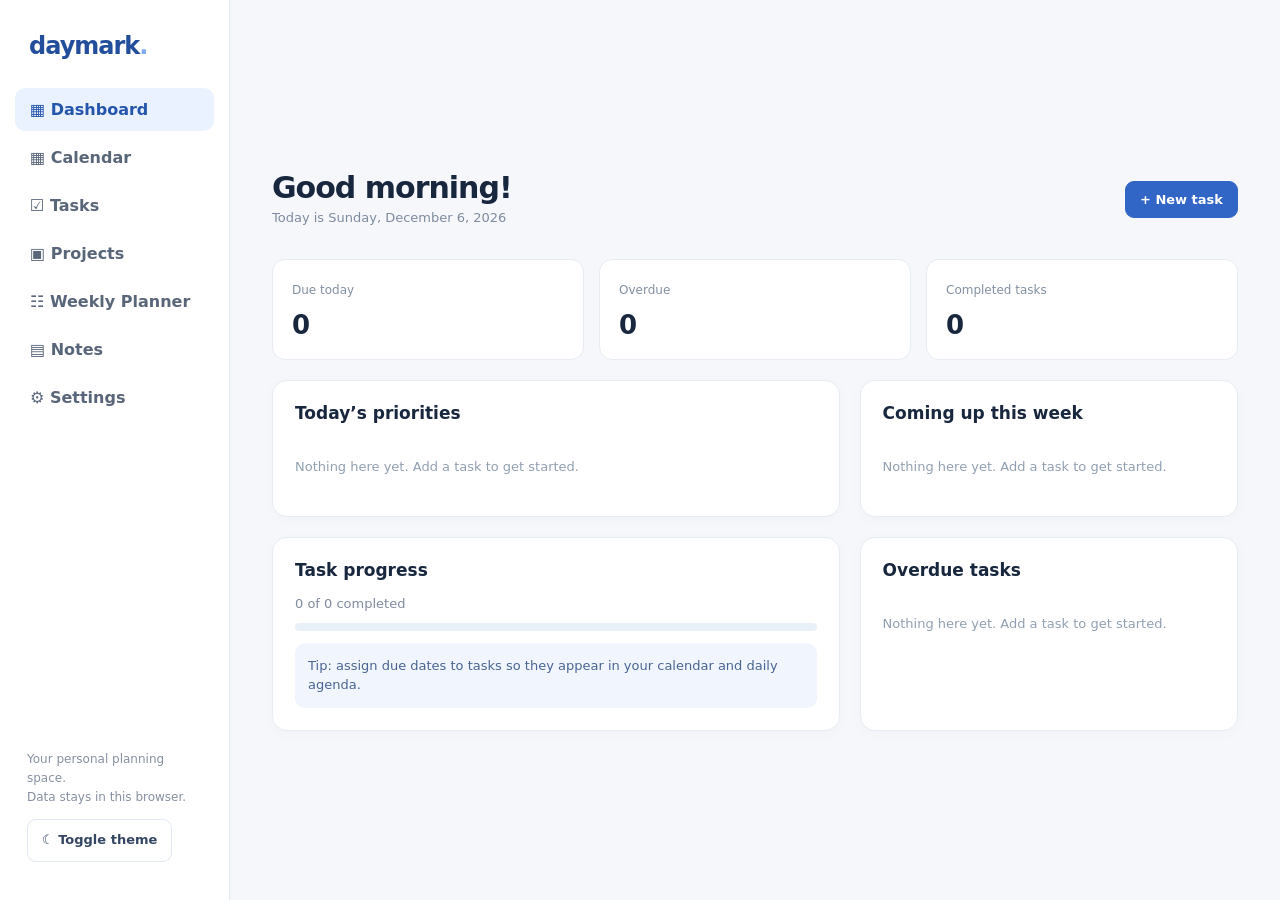
==== index.html @ 321f52f2 "Build Daymark planner website with calendar, tasks, projects and notes" ====
<!doctype html>
<html lang="en"><head><meta charset="utf-8"><meta name="viewport" content="width=device-width, initial-scale=1"><meta name="theme-color" content="#f5f7fb"><title>Daymark — Personal Planner</title>
<style>
:root{font-family:Inter,ui-sans-serif,system-ui,-apple-system,"Segoe UI",sans-serif;color:#18263e;background:#f5f7fb;font-synthesis:none}*{box-sizing:border-box}button,input,select,textarea{font:inherit}button{cursor:pointer}button:focus-visible,input:focus-visible,select:focus-visible,textarea:focus-visible{outline:3px solid #90b4ff;outline-offset:2px}body{margin:0} .app{display:grid;grid-template-columns:230px minmax(0,1fr);min-height:100vh}.sidebar{background:#fff;border-right:1px solid #e5eaf1;padding:26px 15px;display:flex;flex-direction:column;gap:22px;position:sticky;top:0;height:100vh}.brand{font-size:24px;font-weight:800;letter-spacing:-1px;padding:6px 14px;color:#234e9c}.brand span{color:#80a9f9}.nav{display:grid;gap:5px}.nav button{width:100%;text-align:left;background:transparent;border:0;padding:12px 15px;border-radius:10px;color:#596679;font-weight:550}.nav button:hover,.nav button.active{background:#eaf1ff;color:#2456ab}.sidefoot{margin-top:auto;padding:12px;font-size:12px;color:#8690a0;line-height:1.6}.main{max-width:1400px;width:100%;margin:auto;padding:35px 42px}.top{display:flex;justify-content:space-between;align-items:center;gap:16px;margin-bottom:29px;flex-wrap:wrap}h1{margin:0;font-size:30px;letter-spacing:-1px}h2{font-size:17px;margin:0 0 16px}h3{font-size:14px;margin:0}.muted{color:#7f8b9f;font-size:13px;margin:5px 0}.btn{border:1px solid #e0e7f1;background:white;color:#344663;border-radius:9px;padding:10px 14px;font-size:13px;font-weight:650}.btn:hover{background:#f2f6fe}.btn.primary{background:#3166c6;color:white;border-color:#3166c6}.btn.primary:hover{background:#2657af}.btn.danger{color:#b9424a}.grid{display:grid;grid-template-columns:minmax(0,1.5fr) minmax(290px,1fr);gap:20px}.card{background:white;border:1px solid #e7ebf2;border-radius:15px;padding:22px;box-shadow:0 3px 15px #20396106}.stats{display:grid;grid-template-columns:repeat(3,1fr);gap:15px;margin-bottom:20px}.stat{background:white;border:1px solid #e7ebf2;border-radius:13px;padding:19px}.stat b{font-size:26px;display:block;margin-top:12px}.stat small{font-size:12px;color:#8290a1}.task{display:flex;align-items:flex-start;gap:12px;padding:13px 0;border-bottom:1px solid #f0f2f6}.task:last-child{border-bottom:0}.task input[type=checkbox]{accent-color:#3166c6;width:17px;height:17px;margin-top:2px}.taskbody{flex:1;min-width:0}.taskname{font-size:14px;font-weight:600;overflow-wrap:anywhere}.done .taskname{text-decoration:line-through;color:#98a2b2}.meta{font-size:12px;color:#8994a4;margin-top:5px}.tag{display:inline-block;border-radius:6px;padding:3px 6px;background:#eff4fb;color:#5c7196;font-size:11px;margin-right:4px}.tag.high{background:#fff0ef;color:#bb5754}.tag.medium{background:#fff6e7;color:#ac7827}.tag.low{background:#e9f8ef;color:#438761}.plain{border:0;background:transparent;color:#7b8a9c;padding:3px 7px}.plain:hover{color:#2456ab}.toolbar{display:flex;align-items:center;gap:9px;flex-wrap:wrap;margin-bottom:17px}.toolbar input,.toolbar select,.form input,.form select,.form textarea{border:1px solid #dfe5ee;border-radius:9px;background:#fff;color:#24324a;padding:10px;width:100%}.toolbar input{width:210px}.toolbar select{width:auto}.form{display:grid;gap:13px}.form label{font-size:12px;font-weight:650;color:#65758b;display:grid;gap:5px}.form textarea{min-height:95px;resize:vertical}.formrow{display:grid;grid-template-columns:1fr 1fr;gap:12px}.calendarbar{display:flex;align-items:center;justify-content:space-between;gap:12px;margin-bottom:16px;flex-wrap:wrap}.calgrid{display:grid;grid-template-columns:repeat(7,minmax(0,1fr));border-top:1px solid #edf0f6;border-left:1px solid #edf0f6}.weekday{text-align:center;padding:12px 2px;color:#8794a5;font-weight:650;font-size:12px}.day{min-height:105px;background:white;border:0;border-right:1px solid #edf0f6;border-bottom:1px solid #edf0f6;text-align:left;padding:9px;min-width:0;color:#35445c}.day:hover{background:#f5f8ff}.day.other{background:#fafbfc;color:#b0b8c5}.day.today .num{background:#3166c6;color:white}.num{display:inline-grid;place-items:center;width:25px;height:25px;border-radius:50%;font-size:12px;font-weight:700}.dayitems{display:grid;gap:3px;margin-top:5px}.eventpill{font-size:10px;border-radius:4px;padding:4px;background:#eaf0fe;color:#2456ab;overflow:hidden;text-overflow:ellipsis;white-space:nowrap}.eventpill.event{background:#eaf8f1;color:#267d59}.columns{display:grid;grid-template-columns:repeat(7,minmax(120px,1fr));gap:10px;overflow-x:auto}.weekcol{background:#f7f9fc;border:1px solid #e9edf4;border-radius:10px;padding:12px;min-height:205px}.weekcol h3{margin-bottom:12px}.weekitem{background:white;border:1px solid #e6eafa;padding:9px;border-radius:8px;font-size:12px;margin-bottom:8px}.projectgrid,.notegrid{display:grid;grid-template-columns:repeat(auto-fill,minmax(250px,1fr));gap:15px}.project,.note{border:1px solid #e8ecf2;border-radius:12px;background:white;padding:20px}.progress{height:8px;background:#eaf0f7;border-radius:10px;overflow:hidden;margin:12px 0}.progress i{display:block;height:100%;background:#4a7dd3;border-radius:10px}.empty{color:#91a0b1;font-size:13px;padding:20px 0}.modalback{position:fixed;inset:0;background:#101b32a8;z-index:10;display:grid;place-items:center;padding:15px}.modal{width:min(520px,100%);max-height:90vh;overflow:auto;background:white;border-radius:15px;padding:25px;box-shadow:0 25px 80px #0003}.modalhead{display:flex;justify-content:space-between;align-items:center;margin-bottom:18px}.actions{display:flex;justify-content:flex-end;gap:8px;margin-top:15px}.small{font-size:12px}.notice{padding:13px;border-radius:10px;background:#f0f5fe;color:#4b6591;font-size:13px;line-height:1.5}.mobilebar{display:none}.hidden{display:none!important}body.dark{background:#101827;color:#edf2ff}body.dark .sidebar,body.dark .card,body.dark .stat,body.dark .project,body.dark .note,body.dark .modal,body.dark .day,body.dark .weekitem{background:#1a2638;color:#edf2ff;border-color:#344158}body.dark .nav button,body.dark .muted{color:#adbbcd}body.dark .nav button.active{background:#293e64;color:#dbe8ff}body.dark .btn,body.dark input,body.dark textarea,body.dark select{background:#23334a;color:#e3ebfa;border-color:#3a4b64}body.dark .day.other,body.dark .weekcol{background:#172234;color:#a1afc4}body.dark .task{border-color:#344158}body.dark .brand{color:#9bbdff}@media(max-width:850px){.app{display:block}.sidebar{position:static;height:auto;padding:12px;gap:8px}.nav{display:flex;overflow-x:auto}.nav button{white-space:nowrap;width:auto;padding:10px}.sidefoot{display:none}.brand{padding:4px}.main{padding:20px 15px}.grid{grid-template-columns:1fr}.stats{grid-template-columns:repeat(3,1fr)}.day{min-height:72px;padding:4px}.dayitems .eventpill:nth-child(n+2){display:none}.calendar.card{padding:10px}.weekday{font-size:10px}.eventpill{font-size:9px}.formrow{grid-template-columns:1fr}}@media(max-width:450px){.stats{gap:6px}.stat{padding:10px}.stat b{font-size:21px}.stat small{font-size:10px}.top h1{font-size:25px}.day{min-height:59px}.dayitems{margin-top:1px}.eventpill{padding:2px}}
</style></head><body><div class="app"><aside class="sidebar"><div class="brand">daymark<span>.</span></div><nav class="nav" id="nav"></nav><div class="sidefoot">Your personal planning space.<br>Data stays in this browser.<br><button class="btn" id="themeToggle" style="margin-top:12px">☾ Toggle theme</button></div></aside><main class="main" id="main"></main></div><div id="modalRoot"></div>
<script>
(()=>{'use strict';
const KEY='daymark-v1';const initial={tasks:[],events:[],projects:[],notes:[],dark:false};let state;try{state={...initial,...JSON.parse(localStorage.getItem(KEY)||'{}')}}catch{state={...initial}};for(const k of ['tasks','events','projects','notes'])if(!Array.isArray(state[k]))state[k]=[];let view='Dashboard',calDate=new Date(),calMode='Month',search='',filter='All';const sections=['Dashboard','Calendar','Tasks','Projects','Weekly Planner','Notes','Settings'];const $=s=>document.querySelector(s);const esc=s=>String(s??'').replace(/[&<>"']/g,c=>({'&':'&amp;','<':'&lt;','>':'&gt;','"':'&quot;',"'":'&#39;'}[c]));const day=d=>{let x=new Date(d);return x.getFullYear()+'-'+String(x.getMonth()+1).padStart(2,'0')+'-'+String(x.getDate()).padStart(2,'0')};const today=()=>day(new Date());const dateObj=s=>new Date(s+'T12:00:00');const fmt=s=>s?dateObj(s).toLocaleDateString(undefined,{month:'short',day:'numeric'}):'No date';const id=()=>crypto.randomUUID?crypto.randomUUID():Date.now()+'-'+Math.random().toString(36).slice(2);function save(){try{localStorage.setItem(KEY,JSON.stringify(state))}catch(e){alert('Could not save. Your browser may be out of storage. Export your data from Settings.')}}const byDate=(a,b)=>(a.due||'9999').localeCompare(b.due||'9999');const getProjects=()=>state.projects;function btn(t,action,cls=''){return '<button class="btn '+cls+'" data-action="'+esc(action)+'">'+esc(t)+'</button>'}function taskHTML(t){const p=state.projects.find(p=>p.id===t.project);return '<div class="task '+(t.done?'done':'')+'"><input aria-label="Complete '+esc(t.title)+'" type="checkbox" data-check="'+esc(t.id)+'" '+(t.done?'checked':'')+'><div class="taskbody"><div class="taskname">'+esc(t.title)+'</div><div class="meta">'+(t.due?fmt(t.due)+(t.time?' · '+esc(t.time):''):'Anytime')+' · <span class="tag '+esc(t.priority.toLowerCase())+'">'+esc(t.priority)+'</span>'+(p?' · '+esc(p.name):'')+'</div></div><button class="plain" aria-label="Edit task" data-edit-task="'+esc(t.id)+'">✎</button><button class="plain" aria-label="Delete task" data-delete-task="'+esc(t.id)+'">×</button></div>'}function tasksHTML(arr){return arr.length?arr.map(taskHTML).join(''):'<div class="empty">Nothing here yet. Add a task to get started.</div>'}function page(title,subtitle,action){return '<header class="top"><div><h1>'+esc(title)+'</h1><p class="muted">'+esc(subtitle)+'</p></div>'+(action||'')+'</header>'}function dashboard(){const active=state.tasks.filter(t=>!t.done),tod=active.filter(t=>t.due===today()).sort(byDate),over=active.filter(t=>t.due&&t.due<today()),weekend=new Date();weekend.setDate(weekend.getDate()+7);const upcoming=active.filter(t=>t.due&&t.due>=today()&&t.due<=day(weekend)).sort(byDate);const all=state.tasks.length,done=state.tasks.filter(t=>t.done).length;return page('Good '+(new Date().getHours()<12?'morning':new Date().getHours()<17?'afternoon':'evening')+'!','Today is '+new Date().toLocaleDateString(undefined,{weekday:'long',month:'long',day:'numeric',year:'numeric'}),btn('+ New task','task','primary'))+'<section class="stats"><div class="stat"><small>Due today</small><b>'+tod.length+'</b></div><div class="stat"><small>Overdue</small><b>'+over.length+'</b></div><div class="stat"><small>Completed tasks</small><b>'+done+'</b></div></section><section class="grid"><div class="card"><h2>Today’s priorities</h2>'+tasksHTML(tod)+'</div><div class="card"><h2>Coming up this week</h2>'+tasksHTML(upcoming.slice(0,7))+'</div><div class="card"><h2>Task progress</h2><div class="muted">'+done+' of '+all+' completed</div><div class="progress"><i style="width:'+(all?Math.round(done/all*100):0)+'%"></i></div><div class="notice">Tip: assign due dates to tasks so they appear in your calendar and daily agenda.</div></div><div class="card"><h2>Overdue tasks</h2>'+tasksHTML(over.slice(0,5))+'</div></section>'}function tasks(){let arr=[...state.tasks].sort((a,b)=>Number(a.done)-Number(b.done)||byDate(a,b));if(search)arr=arr.filter(t=>[t.title,t.description,t.category].join(' ').toLowerCase().includes(search.toLowerCase()));if(filter==='Active')arr=arr.filter(t=>!t.done);else if(filter==='Completed')arr=arr.filter(t=>t.done);else if(filter==='Overdue')arr=arr.filter(t=>!t.done&&t.due&&t.due<today());return page('Tasks','Capture, prioritize, and complete your to-dos.',btn('+ New task','task','primary'))+'<section class="card"><div class="toolbar"><input id="search" placeholder="Search tasks..." aria-label="Search tasks" value="'+esc(search)+'"><select id="filter"><option '+(filter==='All'?'selected':'')+'>All</option><option '+(filter==='Active'?'selected':'')+'>Active</option><option '+(filter==='Completed'?'selected':'')+'>Completed</option><option '+(filter==='Overdue'?'selected':'')+'>Overdue</option></select></div><div id="taskResults">'+tasksHTML(arr)+'</div></section>'}function calendar(){const y=calDate.getFullYear(),m=calDate.getMonth(),first=new Date(y,m,1),start=new Date(first);start.setDate(1-first.getDay());const period=calDate.toLocaleDateString(undefined,{month:'long',year:'numeric'});let out='';if(calMode==='Month'){out='<div class="calgrid">';for(let i=0;i<7;i++)out+='<div class="weekday">'+['Sun','Mon','Tue','Wed','Thu','Fri','Sat'][i]+'</div>';for(let i=0;i<42;i++){let d=new Date(start);d.setDate(start.getDate()+i);let ds=day(d);let tasks=state.tasks.filter(t=>t.due===ds),ev=state.events.filter(e=>e.date===ds);out+='<button class="day '+(d.getMonth()!==m?'other ':'')+(ds===today()?'today':'')+'" data-day="'+ds+'"><span class="num">'+d.getDate()+'</span><span class="dayitems">'+[...ev.map(e=>'<span class="eventpill event">'+esc(e.title)+'</span>'),...tasks.map(t=>'<span class="eventpill">'+esc(t.title)+'</span>')].slice(0,3).join('')+'</span></button>'}out+='</div>'}else{const count=calMode==='Day'?1:7;let startday=new Date(calDate);if(count===7)startday.setDate(startday.getDate()-startday.getDay());out='<div class="columns" style="grid-template-columns:repeat('+count+',minmax('+(count===1?'200':'120')+'px,1fr))">';for(let i=0;i<count;i++){let d=new Date(startday);d.setDate(d.getDate()+i);const ds=day(d);out+='<div class="weekcol"><h3>'+d.toLocaleDateString(undefined,{weekday:'short',month:'short',day:'numeric'})+'</h3>'+state.events.filter(e=>e.date===ds).map(e=>'<div class="weekitem">📅 '+esc(e.time||'')+' '+esc(e.title)+' <button class="plain" data-edit-event="'+esc(e.id)+'">✎</button></div>').join('')+state.tasks.filter(t=>t.due===ds).map(t=>'<div class="weekitem">'+(t.done?'✓ ':'□ ')+esc(t.title)+' <button class="plain" data-edit-task="'+esc(t.id)+'">✎</button></div>').join('')+'<button class="btn small" data-event-day="'+ds+'">+ Event</button></div>'}out+='</div>'}return page('Calendar','Your schedule, deadlines, and events.',btn('+ Add event','event','primary'))+'<div class="card calendar"><div class="calendarbar"><div><button class="btn" data-action="prev">‹</button> <button class="btn" data-action="next">›</button> <button class="btn" data-action="today">Today</button> <strong style="margin-left:12px">'+esc(period)+'</strong></div><div class="toolbar" style="margin:0"><select id="calMode">'+['Month','Week','Day'].map(v=>'<option '+(calMode===v?'selected':'')+'>'+v+'</option>').join('')+'</select></div></div>'+out+'</div><p class="muted">Select a date to add an event. Tasks with due dates appear automatically.</p>'}function projects(){return page('Projects','Keep your bigger goals organized.',btn('+ New project','project','primary'))+'<div class="projectgrid">'+(state.projects.length?state.projects.map(p=>{const arr=state.tasks.filter(t=>t.project===p.id),done=arr.filter(t=>t.done).length;return '<div class="project"><h2>'+esc(p.name)+'</h2><p class="muted">'+esc(p.description||'No description')+'</p><div class="muted">'+done+' of '+arr.length+' tasks finished</div><div class="progress"><i style="width:'+(arr.length?done/arr.length*100:0)+'%"></i></div>'+btn('Edit','editProject:'+p.id)+ ' '+btn('Delete','deleteProject:'+p.id,'danger')+'</div>'}).join(''):'<div class="empty">No projects yet. Create one to group related tasks.</div>')+'</div>'}function week(){let start=new Date();start.setDate(start.getDate()-start.getDay());let out='<div class="columns">';for(let i=0;i<7;i++){let d=new Date(start);d.setDate(start.getDate()+i);let ds=day(d);out+='<div class="weekcol"><h3>'+d.toLocaleDateString(undefined,{weekday:'short',month:'short',day:'numeric'})+'</h3>'+state.tasks.filter(t=>t.due===ds).map(t=>'<div class="weekitem">'+(t.done?'✓ ':'□ ')+esc(t.title)+'</div>').join('')+'<button class="btn small" data-task-day="'+ds+'">+ Task</button></div>'}return page('Weekly Planner','Plan out your week one day at a time.',btn('+ New task','task','primary'))+'<section class="card">'+out+'</div></section>'}function notes(){return page('Notes','Keep ideas, reminders, and reference material.',btn('+ New note','note','primary'))+'<div class="notegrid">'+(state.notes.length?state.notes.map(n=>'<div class="note"><h2>'+esc(n.title)+'</h2><p class="muted" style="white-space:pre-wrap;overflow-wrap:anywhere">'+esc(n.body.slice(0,180))+'</p>'+btn('Edit','editNote:'+n.id)+' '+btn('Delete','deleteNote:'+n.id,'danger')+'</div>').join(''):'<div class="empty">No notes yet.</div>')+'</div>'}function settings(){return page('Settings','Manage your planner and your data.')+'<section class="card" style="max-width:680px"><h2>Privacy and storage</h2><p class="muted">Your tasks, notes, projects, and events are stored only in this browser using localStorage. They do not sync across devices or browsers, and clearing browser data can delete them.</p><div class="toolbar" style="margin-top:20px">'+btn('Export backup','export')+btn('Import backup','import')+btn('Toggle dark mode','theme')+'</div><div class="notice">Export a backup regularly. Importing a backup replaces the data currently stored here.</div></section>'}function render(){document.body.classList.toggle('dark',!!state.dark);$('#nav').innerHTML=sections.map(s=>'<button data-view="'+esc(s)+'" class="'+(view===s?'active':'')+'">'+({Dashboard:'▦ ',Calendar:'▦ ',Tasks:'☑ ',Projects:'▣ ','Weekly Planner':'☷ ',Notes:'▤ ',Settings:'⚙ '}[s])+esc(s)+'</button>').join('');$('#main').innerHTML=({Dashboard:dashboard,Calendar:calendar,Tasks:tasks,Projects:projects,'Weekly Planner':week,Notes:notes,Settings:settings}[view])()}function close(){ $('#modalRoot').innerHTML='' }function modal(title,fields,onSave,onDelete){$('#modalRoot').innerHTML='<div class="modalback"><div class="modal" role="dialog" aria-modal="true" aria-label="'+esc(title)+'"><div class="modalhead"><h2 style="margin:0">'+esc(title)+'</h2><button class="plain" aria-label="Close dialog" id="close">✕</button></div><form class="form" id="editForm">'+fields+'<div class="actions"><button type="button" class="btn" id="cancel">Cancel</button><button type="submit" class="btn primary">Save</button></div></form></div></div>';$('#close').onclick=$('#cancel').onclick=close;$('.modalback').addEventListener('click',e=>{if(e.target.classList.contains('modalback'))close()});$('#editForm').addEventListener('submit',e=>{e.preventDefault();onSave(new FormData(e.target));save();close();render()});$('#editForm input')?.focus()}const field=(name,label,value='',type='text',required=false)=>'<label>'+esc(label)+'<input name="'+esc(name)+'" type="'+esc(type)+'" value="'+esc(value)+'" '+(required?'required':'')+'></label>';function editTask(t={},date=''){let projects='<option value="">None</option>'+getProjects().map(p=>'<option value="'+esc(p.id)+'" '+(t.project===p.id?'selected':'')+'>'+esc(p.name)+'</option>').join('');modal(t.id?'Edit task':'New task',field('title','Task title',t.title,'text',true)+'<label>Description<textarea name="description">'+esc(t.description)+'</textarea></label><div class="formrow">'+field('due','Due date',t.due||date,'date')+field('time','Time (optional)',t.time,'time')+'</div><div class="formrow"><label>Priority<select name="priority">'+['Low','Medium','High'].map(x=>'<option '+((t.priority||'Medium')===x?'selected':'')+'>'+x+'</option>').join('')+'</select></label><label>Category<select name="category">'+['Personal','Academics','Work','Fitness','Other'].map(x=>'<option '+((t.category||'Personal')===x?'selected':'')+'>'+x+'</option>').join('')+'</select></label></div><label>Project<select name="project">'+projects+'</select></label>',fd=>{let values=Object.fromEntries(fd);if(t.id)Object.assign(t,values);else state.tasks.push({id:id(),done:false,...values})})}function editEvent(e={},date=''){modal(e.id?'Edit event':'New event',field('title','Event title',e.title,'text',true)+'<div class="formrow">'+field('date','Date',e.date||date||today(),'date',true)+field('time','Start time',e.time,'time')+'</div><label>Description<textarea name="description">'+esc(e.description)+'</textarea></label>',fd=>{let values=Object.fromEntries(fd);if(e.id)Object.assign(e,values);else state.events.push({id:id(),...values})})}function editProject(p={}){modal(p.id?'Edit project':'New project',field('name','Project name',p.name,'text',true)+'<label>Description<textarea name="description">'+esc(p.description)+'</textarea></label>',fd=>{let v=Object.fromEntries(fd);if(p.id)Object.assign(p,v);else state.projects.push({id:id(),...v})})}function editNote(n={}){modal(n.id?'Edit note':'New note',field('title','Title',n.title,'text',true)+'<label>Note<textarea name="body" style="min-height:170px">'+esc(n.body)+'</textarea></label>',fd=>{let v=Object.fromEntries(fd);if(n.id)Object.assign(n,v);else state.notes.push({id:id(),...v})})}
document.addEventListener('click',e=>{let b=e.target.closest('button');if(!b)return;if(b.dataset.view){view=b.dataset.view;render();return}if(b.dataset.check)return;if(b.dataset.editTask){editTask(state.tasks.find(t=>t.id===b.dataset.editTask));return}if(b.dataset.deleteTask){if(confirm('Delete this task?')){state.tasks=state.tasks.filter(t=>t.id!==b.dataset.deleteTask);save();render()}return}if(b.dataset.editEvent){editEvent(state.events.find(t=>t.id===b.dataset.editEvent));return}if(b.dataset.day){editEvent({},b.dataset.day);return}if(b.dataset.eventDay){editEvent({},b.dataset.eventDay);return}if(b.dataset.taskDay){editTask({},b.dataset.taskDay);return}let a=b.dataset.action;if(!a)return;let [type,key]=a.split(':');if(type==='task')editTask();if(type==='event')editEvent();if(type==='project')editProject();if(type==='note')editNote();if(type==='editProject')editProject(state.projects.find(p=>p.id===key));if(type==='editNote')editNote(state.notes.find(n=>n.id===key));if(type==='deleteProject'&&confirm('Delete project? Its tasks will remain ungrouped.')){state.projects=state.projects.filter(p=>p.id!==key);state.tasks.forEach(t=>{if(t.project===key)t.project=''});save();render()}if(type==='deleteNote'&&confirm('Delete note?')){state.notes=state.notes.filter(n=>n.id!==key);save();render()}if(type==='prev'||type==='next'){const delta=type==='next'?1:-1;calDate=new Date(calDate);if(calMode==='Month')calDate.setMonth(calDate.getMonth()+delta);else calDate.setDate(calDate.getDate()+delta*(calMode==='Week'?7:1));render()}if(type==='today'){calDate=new Date();render()}if(type==='theme'){state.dark=!state.dark;save();render()}if(type==='export'){const blob=new Blob([JSON.stringify(state,null,2)],{type:'application/json'}),url=URL.createObjectURL(blob),link=document.createElement('a');link.href=url;link.download='daymark-backup-'+today()+'.json';link.click();setTimeout(()=>URL.revokeObjectURL(url),1000)}if(type==='import'){$('#importFile').click()}});
document.addEventListener('change',e=>{if(e.target.dataset.check){let t=state.tasks.find(t=>t.id===e.target.dataset.check);if(t){t.done=e.target.checked;save();render()}}if(e.target.id==='filter'){filter=e.target.value;render()}if(e.target.id==='calMode'){calMode=e.target.value;render()}if(e.target.id==='importFile'){let file=e.target.files[0];if(!file)return;file.text().then(raw=>{let data=JSON.parse(raw);if(!['tasks','events','projects','notes'].every(k=>Array.isArray(data[k])))throw Error('Invalid backup');if(confirm('Replace all planner data with this backup?')){state={...initial,...data};save();render()}}).catch(()=>alert('Could not import this file. Please select a valid Daymark backup.'))}});
document.addEventListener('input',e=>{if(e.target.id==='search'){search=e.target.value;const cursor=e.target.selectionStart;const arr=[...state.tasks].sort((a,b)=>Number(a.done)-Number(b.done)||byDate(a,b)).filter(t=>(!search||[t.title,t.description,t.category].join(' ').toLowerCase().includes(search.toLowerCase()))&&(filter==='All'||filter==='Active'&&!t.done||filter==='Completed'&&t.done||filter==='Overdue'&&!t.done&&t.due&&t.due<today()));$('#taskResults').innerHTML=tasksHTML(arr);e.target.setSelectionRange(cursor,cursor)}});
$('#themeToggle').onclick=()=>{state.dark=!state.dark;save();render()};const inp=document.createElement('input');inp.type='file';inp.accept='application/json';inp.id='importFile';inp.className='hidden';document.body.appendChild(inp);document.addEventListener('keydown',e=>{if(e.key==='Escape')close()});render();
})();
</script></body></html>
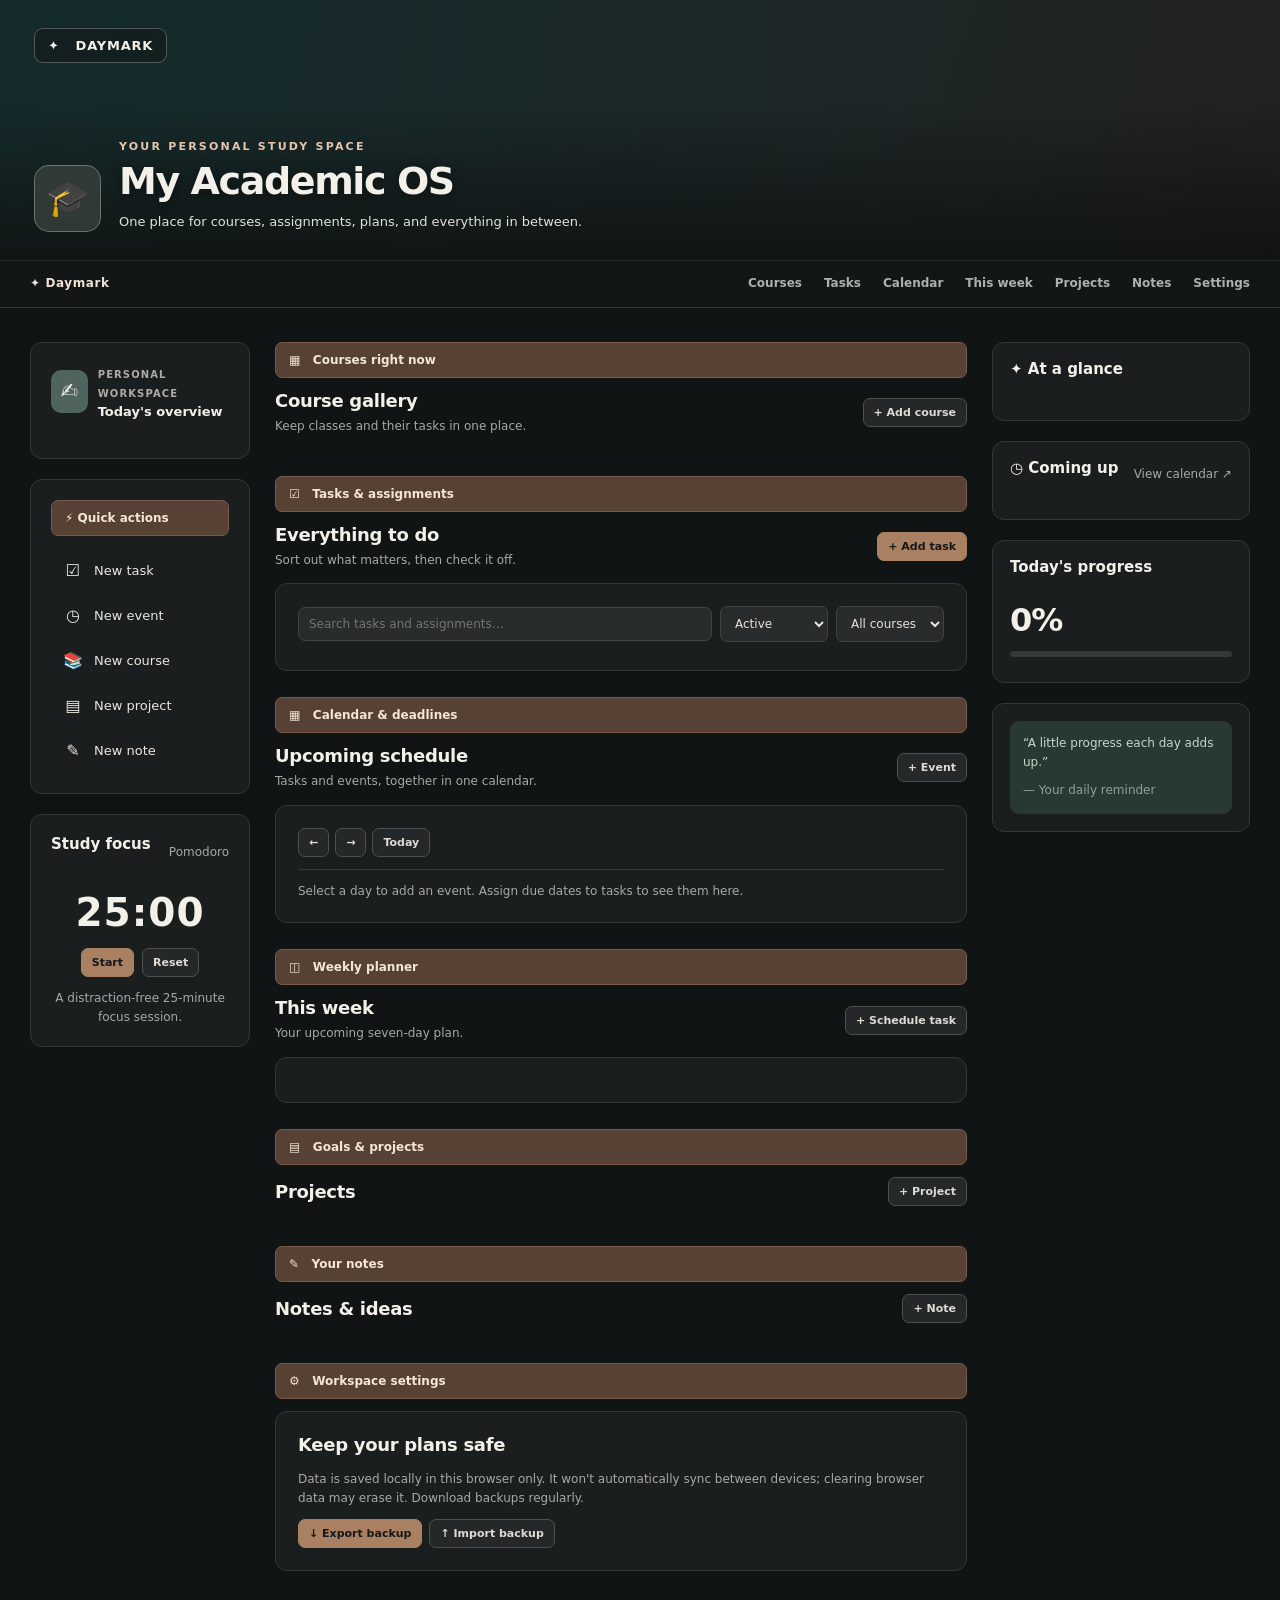
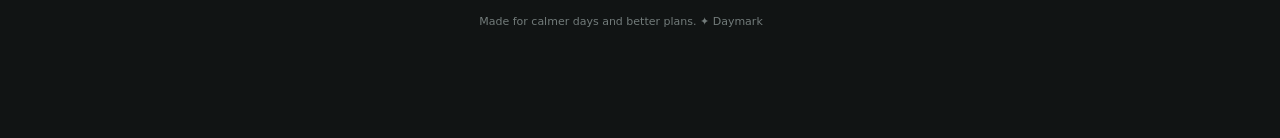
==== commit 38cbcafb: "Redesign planner as one continuous academic dashboard" ====
--- a/index.html
+++ b/index.html
@@ -1,14 +1,29 @@
 <!doctype html>
-<html lang="en"><head><meta charset="utf-8"><meta name="viewport" content="width=device-width, initial-scale=1"><meta name="theme-color" content="#f5f7fb"><title>Daymark — Personal Planner</title>
-<style>
-:root{font-family:Inter,ui-sans-serif,system-ui,-apple-system,"Segoe UI",sans-serif;color:#18263e;background:#f5f7fb;font-synthesis:none}*{box-sizing:border-box}button,input,select,textarea{font:inherit}button{cursor:pointer}button:focus-visible,input:focus-visible,select:focus-visible,textarea:focus-visible{outline:3px solid #90b4ff;outline-offset:2px}body{margin:0} .app{display:grid;grid-template-columns:230px minmax(0,1fr);min-height:100vh}.sidebar{background:#fff;border-right:1px solid #e5eaf1;padding:26px 15px;display:flex;flex-direction:column;gap:22px;position:sticky;top:0;height:100vh}.brand{font-size:24px;font-weight:800;letter-spacing:-1px;padding:6px 14px;color:#234e9c}.brand span{color:#80a9f9}.nav{display:grid;gap:5px}.nav button{width:100%;text-align:left;background:transparent;border:0;padding:12px 15px;border-radius:10px;color:#596679;font-weight:550}.nav button:hover,.nav button.active{background:#eaf1ff;color:#2456ab}.sidefoot{margin-top:auto;padding:12px;font-size:12px;color:#8690a0;line-height:1.6}.main{max-width:1400px;width:100%;margin:auto;padding:35px 42px}.top{display:flex;justify-content:space-between;align-items:center;gap:16px;margin-bottom:29px;flex-wrap:wrap}h1{margin:0;font-size:30px;letter-spacing:-1px}h2{font-size:17px;margin:0 0 16px}h3{font-size:14px;margin:0}.muted{color:#7f8b9f;font-size:13px;margin:5px 0}.btn{border:1px solid #e0e7f1;background:white;color:#344663;border-radius:9px;padding:10px 14px;font-size:13px;font-weight:650}.btn:hover{background:#f2f6fe}.btn.primary{background:#3166c6;color:white;border-color:#3166c6}.btn.primary:hover{background:#2657af}.btn.danger{color:#b9424a}.grid{display:grid;grid-template-columns:minmax(0,1.5fr) minmax(290px,1fr);gap:20px}.card{background:white;border:1px solid #e7ebf2;border-radius:15px;padding:22px;box-shadow:0 3px 15px #20396106}.stats{display:grid;grid-template-columns:repeat(3,1fr);gap:15px;margin-bottom:20px}.stat{background:white;border:1px solid #e7ebf2;border-radius:13px;padding:19px}.stat b{font-size:26px;display:block;margin-top:12px}.stat small{font-size:12px;color:#8290a1}.task{display:flex;align-items:flex-start;gap:12px;padding:13px 0;border-bottom:1px solid #f0f2f6}.task:last-child{border-bottom:0}.task input[type=checkbox]{accent-color:#3166c6;width:17px;height:17px;margin-top:2px}.taskbody{flex:1;min-width:0}.taskname{font-size:14px;font-weight:600;overflow-wrap:anywhere}.done .taskname{text-decoration:line-through;color:#98a2b2}.meta{font-size:12px;color:#8994a4;margin-top:5px}.tag{display:inline-block;border-radius:6px;padding:3px 6px;background:#eff4fb;color:#5c7196;font-size:11px;margin-right:4px}.tag.high{background:#fff0ef;color:#bb5754}.tag.medium{background:#fff6e7;color:#ac7827}.tag.low{background:#e9f8ef;color:#438761}.plain{border:0;background:transparent;color:#7b8a9c;padding:3px 7px}.plain:hover{color:#2456ab}.toolbar{display:flex;align-items:center;gap:9px;flex-wrap:wrap;margin-bottom:17px}.toolbar input,.toolbar select,.form input,.form select,.form textarea{border:1px solid #dfe5ee;border-radius:9px;background:#fff;color:#24324a;padding:10px;width:100%}.toolbar input{width:210px}.toolbar select{width:auto}.form{display:grid;gap:13px}.form label{font-size:12px;font-weight:650;color:#65758b;display:grid;gap:5px}.form textarea{min-height:95px;resize:vertical}.formrow{display:grid;grid-template-columns:1fr 1fr;gap:12px}.calendarbar{display:flex;align-items:center;justify-content:space-between;gap:12px;margin-bottom:16px;flex-wrap:wrap}.calgrid{display:grid;grid-template-columns:repeat(7,minmax(0,1fr));border-top:1px solid #edf0f6;border-left:1px solid #edf0f6}.weekday{text-align:center;padding:12px 2px;color:#8794a5;font-weight:650;font-size:12px}.day{min-height:105px;background:white;border:0;border-right:1px solid #edf0f6;border-bottom:1px solid #edf0f6;text-align:left;padding:9px;min-width:0;color:#35445c}.day:hover{background:#f5f8ff}.day.other{background:#fafbfc;color:#b0b8c5}.day.today .num{background:#3166c6;color:white}.num{display:inline-grid;place-items:center;width:25px;height:25px;border-radius:50%;font-size:12px;font-weight:700}.dayitems{display:grid;gap:3px;margin-top:5px}.eventpill{font-size:10px;border-radius:4px;padding:4px;background:#eaf0fe;color:#2456ab;overflow:hidden;text-overflow:ellipsis;white-space:nowrap}.eventpill.event{background:#eaf8f1;color:#267d59}.columns{display:grid;grid-template-columns:repeat(7,minmax(120px,1fr));gap:10px;overflow-x:auto}.weekcol{background:#f7f9fc;border:1px solid #e9edf4;border-radius:10px;padding:12px;min-height:205px}.weekcol h3{margin-bottom:12px}.weekitem{background:white;border:1px solid #e6eafa;padding:9px;border-radius:8px;font-size:12px;margin-bottom:8px}.projectgrid,.notegrid{display:grid;grid-template-columns:repeat(auto-fill,minmax(250px,1fr));gap:15px}.project,.note{border:1px solid #e8ecf2;border-radius:12px;background:white;padding:20px}.progress{height:8px;background:#eaf0f7;border-radius:10px;overflow:hidden;margin:12px 0}.progress i{display:block;height:100%;background:#4a7dd3;border-radius:10px}.empty{color:#91a0b1;font-size:13px;padding:20px 0}.modalback{position:fixed;inset:0;background:#101b32a8;z-index:10;display:grid;place-items:center;padding:15px}.modal{width:min(520px,100%);max-height:90vh;overflow:auto;background:white;border-radius:15px;padding:25px;box-shadow:0 25px 80px #0003}.modalhead{display:flex;justify-content:space-between;align-items:center;margin-bottom:18px}.actions{display:flex;justify-content:flex-end;gap:8px;margin-top:15px}.small{font-size:12px}.notice{padding:13px;border-radius:10px;background:#f0f5fe;color:#4b6591;font-size:13px;line-height:1.5}.mobilebar{display:none}.hidden{display:none!important}body.dark{background:#101827;color:#edf2ff}body.dark .sidebar,body.dark .card,body.dark .stat,body.dark .project,body.dark .note,body.dark .modal,body.dark .day,body.dark .weekitem{background:#1a2638;color:#edf2ff;border-color:#344158}body.dark .nav button,body.dark .muted{color:#adbbcd}body.dark .nav button.active{background:#293e64;color:#dbe8ff}body.dark .btn,body.dark input,body.dark textarea,body.dark select{background:#23334a;color:#e3ebfa;border-color:#3a4b64}body.dark .day.other,body.dark .weekcol{background:#172234;color:#a1afc4}body.dark .task{border-color:#344158}body.dark .brand{color:#9bbdff}@media(max-width:850px){.app{display:block}.sidebar{position:static;height:auto;padding:12px;gap:8px}.nav{display:flex;overflow-x:auto}.nav button{white-space:nowrap;width:auto;padding:10px}.sidefoot{display:none}.brand{padding:4px}.main{padding:20px 15px}.grid{grid-template-columns:1fr}.stats{grid-template-columns:repeat(3,1fr)}.day{min-height:72px;padding:4px}.dayitems .eventpill:nth-child(n+2){display:none}.calendar.card{padding:10px}.weekday{font-size:10px}.eventpill{font-size:9px}.formrow{grid-template-columns:1fr}}@media(max-width:450px){.stats{gap:6px}.stat{padding:10px}.stat b{font-size:21px}.stat small{font-size:10px}.top h1{font-size:25px}.day{min-height:59px}.dayitems{margin-top:1px}.eventpill{padding:2px}}
-</style></head><body><div class="app"><aside class="sidebar"><div class="brand">daymark<span>.</span></div><nav class="nav" id="nav"></nav><div class="sidefoot">Your personal planning space.<br>Data stays in this browser.<br><button class="btn" id="themeToggle" style="margin-top:12px">☾ Toggle theme</button></div></aside><main class="main" id="main"></main></div><div id="modalRoot"></div>
-<script>
-(()=>{'use strict';
-const KEY='daymark-v1';const initial={tasks:[],events:[],projects:[],notes:[],dark:false};let state;try{state={...initial,...JSON.parse(localStorage.getItem(KEY)||'{}')}}catch{state={...initial}};for(const k of ['tasks','events','projects','notes'])if(!Array.isArray(state[k]))state[k]=[];let view='Dashboard',calDate=new Date(),calMode='Month',search='',filter='All';const sections=['Dashboard','Calendar','Tasks','Projects','Weekly Planner','Notes','Settings'];const $=s=>document.querySelector(s);const esc=s=>String(s??'').replace(/[&<>"']/g,c=>({'&':'&amp;','<':'&lt;','>':'&gt;','"':'&quot;',"'":'&#39;'}[c]));const day=d=>{let x=new Date(d);return x.getFullYear()+'-'+String(x.getMonth()+1).padStart(2,'0')+'-'+String(x.getDate()).padStart(2,'0')};const today=()=>day(new Date());const dateObj=s=>new Date(s+'T12:00:00');const fmt=s=>s?dateObj(s).toLocaleDateString(undefined,{month:'short',day:'numeric'}):'No date';const id=()=>crypto.randomUUID?crypto.randomUUID():Date.now()+'-'+Math.random().toString(36).slice(2);function save(){try{localStorage.setItem(KEY,JSON.stringify(state))}catch(e){alert('Could not save. Your browser may be out of storage. Export your data from Settings.')}}const byDate=(a,b)=>(a.due||'9999').localeCompare(b.due||'9999');const getProjects=()=>state.projects;function btn(t,action,cls=''){return '<button class="btn '+cls+'" data-action="'+esc(action)+'">'+esc(t)+'</button>'}function taskHTML(t){const p=state.projects.find(p=>p.id===t.project);return '<div class="task '+(t.done?'done':'')+'"><input aria-label="Complete '+esc(t.title)+'" type="checkbox" data-check="'+esc(t.id)+'" '+(t.done?'checked':'')+'><div class="taskbody"><div class="taskname">'+esc(t.title)+'</div><div class="meta">'+(t.due?fmt(t.due)+(t.time?' · '+esc(t.time):''):'Anytime')+' · <span class="tag '+esc(t.priority.toLowerCase())+'">'+esc(t.priority)+'</span>'+(p?' · '+esc(p.name):'')+'</div></div><button class="plain" aria-label="Edit task" data-edit-task="'+esc(t.id)+'">✎</button><button class="plain" aria-label="Delete task" data-delete-task="'+esc(t.id)+'">×</button></div>'}function tasksHTML(arr){return arr.length?arr.map(taskHTML).join(''):'<div class="empty">Nothing here yet. Add a task to get started.</div>'}function page(title,subtitle,action){return '<header class="top"><div><h1>'+esc(title)+'</h1><p class="muted">'+esc(subtitle)+'</p></div>'+(action||'')+'</header>'}function dashboard(){const active=state.tasks.filter(t=>!t.done),tod=active.filter(t=>t.due===today()).sort(byDate),over=active.filter(t=>t.due&&t.due<today()),weekend=new Date();weekend.setDate(weekend.getDate()+7);const upcoming=active.filter(t=>t.due&&t.due>=today()&&t.due<=day(weekend)).sort(byDate);const all=state.tasks.length,done=state.tasks.filter(t=>t.done).length;return page('Good '+(new Date().getHours()<12?'morning':new Date().getHours()<17?'afternoon':'evening')+'!','Today is '+new Date().toLocaleDateString(undefined,{weekday:'long',month:'long',day:'numeric',year:'numeric'}),btn('+ New task','task','primary'))+'<section class="stats"><div class="stat"><small>Due today</small><b>'+tod.length+'</b></div><div class="stat"><small>Overdue</small><b>'+over.length+'</b></div><div class="stat"><small>Completed tasks</small><b>'+done+'</b></div></section><section class="grid"><div class="card"><h2>Today’s priorities</h2>'+tasksHTML(tod)+'</div><div class="card"><h2>Coming up this week</h2>'+tasksHTML(upcoming.slice(0,7))+'</div><div class="card"><h2>Task progress</h2><div class="muted">'+done+' of '+all+' completed</div><div class="progress"><i style="width:'+(all?Math.round(done/all*100):0)+'%"></i></div><div class="notice">Tip: assign due dates to tasks so they appear in your calendar and daily agenda.</div></div><div class="card"><h2>Overdue tasks</h2>'+tasksHTML(over.slice(0,5))+'</div></section>'}function tasks(){let arr=[...state.tasks].sort((a,b)=>Number(a.done)-Number(b.done)||byDate(a,b));if(search)arr=arr.filter(t=>[t.title,t.description,t.category].join(' ').toLowerCase().includes(search.toLowerCase()));if(filter==='Active')arr=arr.filter(t=>!t.done);else if(filter==='Completed')arr=arr.filter(t=>t.done);else if(filter==='Overdue')arr=arr.filter(t=>!t.done&&t.due&&t.due<today());return page('Tasks','Capture, prioritize, and complete your to-dos.',btn('+ New task','task','primary'))+'<section class="card"><div class="toolbar"><input id="search" placeholder="Search tasks..." aria-label="Search tasks" value="'+esc(search)+'"><select id="filter"><option '+(filter==='All'?'selected':'')+'>All</option><option '+(filter==='Active'?'selected':'')+'>Active</option><option '+(filter==='Completed'?'selected':'')+'>Completed</option><option '+(filter==='Overdue'?'selected':'')+'>Overdue</option></select></div><div id="taskResults">'+tasksHTML(arr)+'</div></section>'}function calendar(){const y=calDate.getFullYear(),m=calDate.getMonth(),first=new Date(y,m,1),start=new Date(first);start.setDate(1-first.getDay());const period=calDate.toLocaleDateString(undefined,{month:'long',year:'numeric'});let out='';if(calMode==='Month'){out='<div class="calgrid">';for(let i=0;i<7;i++)out+='<div class="weekday">'+['Sun','Mon','Tue','Wed','Thu','Fri','Sat'][i]+'</div>';for(let i=0;i<42;i++){let d=new Date(start);d.setDate(start.getDate()+i);let ds=day(d);let tasks=state.tasks.filter(t=>t.due===ds),ev=state.events.filter(e=>e.date===ds);out+='<button class="day '+(d.getMonth()!==m?'other ':'')+(ds===today()?'today':'')+'" data-day="'+ds+'"><span class="num">'+d.getDate()+'</span><span class="dayitems">'+[...ev.map(e=>'<span class="eventpill event">'+esc(e.title)+'</span>'),...tasks.map(t=>'<span class="eventpill">'+esc(t.title)+'</span>')].slice(0,3).join('')+'</span></button>'}out+='</div>'}else{const count=calMode==='Day'?1:7;let startday=new Date(calDate);if(count===7)startday.setDate(startday.getDate()-startday.getDay());out='<div class="columns" style="grid-template-columns:repeat('+count+',minmax('+(count===1?'200':'120')+'px,1fr))">';for(let i=0;i<count;i++){let d=new Date(startday);d.setDate(d.getDate()+i);const ds=day(d);out+='<div class="weekcol"><h3>'+d.toLocaleDateString(undefined,{weekday:'short',month:'short',day:'numeric'})+'</h3>'+state.events.filter(e=>e.date===ds).map(e=>'<div class="weekitem">📅 '+esc(e.time||'')+' '+esc(e.title)+' <button class="plain" data-edit-event="'+esc(e.id)+'">✎</button></div>').join('')+state.tasks.filter(t=>t.due===ds).map(t=>'<div class="weekitem">'+(t.done?'✓ ':'□ ')+esc(t.title)+' <button class="plain" data-edit-task="'+esc(t.id)+'">✎</button></div>').join('')+'<button class="btn small" data-event-day="'+ds+'">+ Event</button></div>'}out+='</div>'}return page('Calendar','Your schedule, deadlines, and events.',btn('+ Add event','event','primary'))+'<div class="card calendar"><div class="calendarbar"><div><button class="btn" data-action="prev">‹</button> <button class="btn" data-action="next">›</button> <button class="btn" data-action="today">Today</button> <strong style="margin-left:12px">'+esc(period)+'</strong></div><div class="toolbar" style="margin:0"><select id="calMode">'+['Month','Week','Day'].map(v=>'<option '+(calMode===v?'selected':'')+'>'+v+'</option>').join('')+'</select></div></div>'+out+'</div><p class="muted">Select a date to add an event. Tasks with due dates appear automatically.</p>'}function projects(){return page('Projects','Keep your bigger goals organized.',btn('+ New project','project','primary'))+'<div class="projectgrid">'+(state.projects.length?state.projects.map(p=>{const arr=state.tasks.filter(t=>t.project===p.id),done=arr.filter(t=>t.done).length;return '<div class="project"><h2>'+esc(p.name)+'</h2><p class="muted">'+esc(p.description||'No description')+'</p><div class="muted">'+done+' of '+arr.length+' tasks finished</div><div class="progress"><i style="width:'+(arr.length?done/arr.length*100:0)+'%"></i></div>'+btn('Edit','editProject:'+p.id)+ ' '+btn('Delete','deleteProject:'+p.id,'danger')+'</div>'}).join(''):'<div class="empty">No projects yet. Create one to group related tasks.</div>')+'</div>'}function week(){let start=new Date();start.setDate(start.getDate()-start.getDay());let out='<div class="columns">';for(let i=0;i<7;i++){let d=new Date(start);d.setDate(start.getDate()+i);let ds=day(d);out+='<div class="weekcol"><h3>'+d.toLocaleDateString(undefined,{weekday:'short',month:'short',day:'numeric'})+'</h3>'+state.tasks.filter(t=>t.due===ds).map(t=>'<div class="weekitem">'+(t.done?'✓ ':'□ ')+esc(t.title)+'</div>').join('')+'<button class="btn small" data-task-day="'+ds+'">+ Task</button></div>'}return page('Weekly Planner','Plan out your week one day at a time.',btn('+ New task','task','primary'))+'<section class="card">'+out+'</div></section>'}function notes(){return page('Notes','Keep ideas, reminders, and reference material.',btn('+ New note','note','primary'))+'<div class="notegrid">'+(state.notes.length?state.notes.map(n=>'<div class="note"><h2>'+esc(n.title)+'</h2><p class="muted" style="white-space:pre-wrap;overflow-wrap:anywhere">'+esc(n.body.slice(0,180))+'</p>'+btn('Edit','editNote:'+n.id)+' '+btn('Delete','deleteNote:'+n.id,'danger')+'</div>').join(''):'<div class="empty">No notes yet.</div>')+'</div>'}function settings(){return page('Settings','Manage your planner and your data.')+'<section class="card" style="max-width:680px"><h2>Privacy and storage</h2><p class="muted">Your tasks, notes, projects, and events are stored only in this browser using localStorage. They do not sync across devices or browsers, and clearing browser data can delete them.</p><div class="toolbar" style="margin-top:20px">'+btn('Export backup','export')+btn('Import backup','import')+btn('Toggle dark mode','theme')+'</div><div class="notice">Export a backup regularly. Importing a backup replaces the data currently stored here.</div></section>'}function render(){document.body.classList.toggle('dark',!!state.dark);$('#nav').innerHTML=sections.map(s=>'<button data-view="'+esc(s)+'" class="'+(view===s?'active':'')+'">'+({Dashboard:'▦ ',Calendar:'▦ ',Tasks:'☑ ',Projects:'▣ ','Weekly Planner':'☷ ',Notes:'▤ ',Settings:'⚙ '}[s])+esc(s)+'</button>').join('');$('#main').innerHTML=({Dashboard:dashboard,Calendar:calendar,Tasks:tasks,Projects:projects,'Weekly Planner':week,Notes:notes,Settings:settings}[view])()}function close(){ $('#modalRoot').innerHTML='' }function modal(title,fields,onSave,onDelete){$('#modalRoot').innerHTML='<div class="modalback"><div class="modal" role="dialog" aria-modal="true" aria-label="'+esc(title)+'"><div class="modalhead"><h2 style="margin:0">'+esc(title)+'</h2><button class="plain" aria-label="Close dialog" id="close">✕</button></div><form class="form" id="editForm">'+fields+'<div class="actions"><button type="button" class="btn" id="cancel">Cancel</button><button type="submit" class="btn primary">Save</button></div></form></div></div>';$('#close').onclick=$('#cancel').onclick=close;$('.modalback').addEventListener('click',e=>{if(e.target.classList.contains('modalback'))close()});$('#editForm').addEventListener('submit',e=>{e.preventDefault();onSave(new FormData(e.target));save();close();render()});$('#editForm input')?.focus()}const field=(name,label,value='',type='text',required=false)=>'<label>'+esc(label)+'<input name="'+esc(name)+'" type="'+esc(type)+'" value="'+esc(value)+'" '+(required?'required':'')+'></label>';function editTask(t={},date=''){let projects='<option value="">None</option>'+getProjects().map(p=>'<option value="'+esc(p.id)+'" '+(t.project===p.id?'selected':'')+'>'+esc(p.name)+'</option>').join('');modal(t.id?'Edit task':'New task',field('title','Task title',t.title,'text',true)+'<label>Description<textarea name="description">'+esc(t.description)+'</textarea></label><div class="formrow">'+field('due','Due date',t.due||date,'date')+field('time','Time (optional)',t.time,'time')+'</div><div class="formrow"><label>Priority<select name="priority">'+['Low','Medium','High'].map(x=>'<option '+((t.priority||'Medium')===x?'selected':'')+'>'+x+'</option>').join('')+'</select></label><label>Category<select name="category">'+['Personal','Academics','Work','Fitness','Other'].map(x=>'<option '+((t.category||'Personal')===x?'selected':'')+'>'+x+'</option>').join('')+'</select></label></div><label>Project<select name="project">'+projects+'</select></label>',fd=>{let values=Object.fromEntries(fd);if(t.id)Object.assign(t,values);else state.tasks.push({id:id(),done:false,...values})})}function editEvent(e={},date=''){modal(e.id?'Edit event':'New event',field('title','Event title',e.title,'text',true)+'<div class="formrow">'+field('date','Date',e.date||date||today(),'date',true)+field('time','Start time',e.time,'time')+'</div><label>Description<textarea name="description">'+esc(e.description)+'</textarea></label>',fd=>{let values=Object.fromEntries(fd);if(e.id)Object.assign(e,values);else state.events.push({id:id(),...values})})}function editProject(p={}){modal(p.id?'Edit project':'New project',field('name','Project name',p.name,'text',true)+'<label>Description<textarea name="description">'+esc(p.description)+'</textarea></label>',fd=>{let v=Object.fromEntries(fd);if(p.id)Object.assign(p,v);else state.projects.push({id:id(),...v})})}function editNote(n={}){modal(n.id?'Edit note':'New note',field('title','Title',n.title,'text',true)+'<label>Note<textarea name="body" style="min-height:170px">'+esc(n.body)+'</textarea></label>',fd=>{let v=Object.fromEntries(fd);if(n.id)Object.assign(n,v);else state.notes.push({id:id(),...v})})}
-document.addEventListener('click',e=>{let b=e.target.closest('button');if(!b)return;if(b.dataset.view){view=b.dataset.view;render();return}if(b.dataset.check)return;if(b.dataset.editTask){editTask(state.tasks.find(t=>t.id===b.dataset.editTask));return}if(b.dataset.deleteTask){if(confirm('Delete this task?')){state.tasks=state.tasks.filter(t=>t.id!==b.dataset.deleteTask);save();render()}return}if(b.dataset.editEvent){editEvent(state.events.find(t=>t.id===b.dataset.editEvent));return}if(b.dataset.day){editEvent({},b.dataset.day);return}if(b.dataset.eventDay){editEvent({},b.dataset.eventDay);return}if(b.dataset.taskDay){editTask({},b.dataset.taskDay);return}let a=b.dataset.action;if(!a)return;let [type,key]=a.split(':');if(type==='task')editTask();if(type==='event')editEvent();if(type==='project')editProject();if(type==='note')editNote();if(type==='editProject')editProject(state.projects.find(p=>p.id===key));if(type==='editNote')editNote(state.notes.find(n=>n.id===key));if(type==='deleteProject'&&confirm('Delete project? Its tasks will remain ungrouped.')){state.projects=state.projects.filter(p=>p.id!==key);state.tasks.forEach(t=>{if(t.project===key)t.project=''});save();render()}if(type==='deleteNote'&&confirm('Delete note?')){state.notes=state.notes.filter(n=>n.id!==key);save();render()}if(type==='prev'||type==='next'){const delta=type==='next'?1:-1;calDate=new Date(calDate);if(calMode==='Month')calDate.setMonth(calDate.getMonth()+delta);else calDate.setDate(calDate.getDate()+delta*(calMode==='Week'?7:1));render()}if(type==='today'){calDate=new Date();render()}if(type==='theme'){state.dark=!state.dark;save();render()}if(type==='export'){const blob=new Blob([JSON.stringify(state,null,2)],{type:'application/json'}),url=URL.createObjectURL(blob),link=document.createElement('a');link.href=url;link.download='daymark-backup-'+today()+'.json';link.click();setTimeout(()=>URL.revokeObjectURL(url),1000)}if(type==='import'){$('#importFile').click()}});
-document.addEventListener('change',e=>{if(e.target.dataset.check){let t=state.tasks.find(t=>t.id===e.target.dataset.check);if(t){t.done=e.target.checked;save();render()}}if(e.target.id==='filter'){filter=e.target.value;render()}if(e.target.id==='calMode'){calMode=e.target.value;render()}if(e.target.id==='importFile'){let file=e.target.files[0];if(!file)return;file.text().then(raw=>{let data=JSON.parse(raw);if(!['tasks','events','projects','notes'].every(k=>Array.isArray(data[k])))throw Error('Invalid backup');if(confirm('Replace all planner data with this backup?')){state={...initial,...data};save();render()}}).catch(()=>alert('Could not import this file. Please select a valid Daymark backup.'))}});
-document.addEventListener('input',e=>{if(e.target.id==='search'){search=e.target.value;const cursor=e.target.selectionStart;const arr=[...state.tasks].sort((a,b)=>Number(a.done)-Number(b.done)||byDate(a,b)).filter(t=>(!search||[t.title,t.description,t.category].join(' ').toLowerCase().includes(search.toLowerCase()))&&(filter==='All'||filter==='Active'&&!t.done||filter==='Completed'&&t.done||filter==='Overdue'&&!t.done&&t.due&&t.due<today()));$('#taskResults').innerHTML=tasksHTML(arr);e.target.setSelectionRange(cursor,cursor)}});
-$('#themeToggle').onclick=()=>{state.dark=!state.dark;save();render()};const inp=document.createElement('input');inp.type='file';inp.accept='application/json';inp.id='importFile';inp.className='hidden';document.body.appendChild(inp);document.addEventListener('keydown',e=>{if(e.key==='Escape')close()});render();
-})();
-</script></body></html>+<html lang="en"><head><meta charset="utf-8"><meta name="viewport" content="width=device-width, initial-scale=1"><meta name="theme-color" content="#111414"><title>Daymark | My Academic Workspace</title><meta name="description" content="A calm, all-in-one personal academic planner for courses, assignments, events and tasks."><link rel="stylesheet" href="./style.css"></head>
+<body>
+<header class="cover" id="top"><div class="cover-inner"><div class="cover-top"><span class="site-mark">✦ &nbsp; DAYMARK</span><span class="cover-date" id="coverDate"></span></div><div class="cover-title"><div class="cover-icon" aria-hidden="true">🎓</div><div><div class="eyebrow">Your personal study space</div><h1>My Academic OS</h1><p class="cover-sub">One place for courses, assignments, plans, and everything in between.</p></div></div></div></header>
+<nav class="sticky" aria-label="Page sections"><div class="sticky-inner"><a class="mark" href="#top">✦ Daymark</a><a href="#courses">Courses</a><a href="#tasks">Tasks</a><a href="#calendar">Calendar</a><a href="#week">This week</a><a href="#projects">Projects</a><a href="#notes">Notes</a><a href="#settings">Settings</a></div></nav>
+<main class="shell">
+<aside class="left">
+<section class="panel profile-box"><div class="profile"><div class="avatar">✍</div><div><span class="tiny-kicker">Personal workspace</span><strong>Today's overview</strong></div></div><div id="summary" style="margin-top:19px"></div></section>
+<section class="panel quick"><div class="labelbar">⚡ Quick actions</div><div class="action-grid"><button class="action-btn" data-add="task"><span class="action-emoji">☑</span> New task</button><button class="action-btn" data-add="event"><span class="action-emoji">◷</span> New event</button><button class="action-btn" data-add="course"><span class="action-emoji">📚</span> New course</button><button class="action-btn" data-add="project"><span class="action-emoji">▤</span> New project</button><button class="action-btn" data-add="note"><span class="action-emoji">✎</span> New note</button></div></section>
+<section class="panel"><div class="section-head"><h3>Study focus</h3><span class="muted text-small">Pomodoro</span></div><div class="focus-time" id="timerDisplay">25:00</div><div class="timer-buttons"><button class="small-button accent" id="timerStart">Start</button><button class="small-button" id="timerReset">Reset</button></div><p class="muted text-small" style="text-align:center;margin:12px 0 0">A distraction-free 25-minute focus session.</p></section>
+</aside>
+<div class="center">
+<section class="section-anchor" id="courses"><div class="labelbar">▦ &nbsp; Courses right now <small id="courseCount"></small></div><div class="section-head"><div><h2>Course gallery</h2><p class="section-sub" style="margin:6px 0 0">Keep classes and their tasks in one place.</p></div><button class="small-button" data-add="course">+ Add course</button></div><div class="courses" id="courseGrid"></div></section>
+<section class="section-anchor" id="tasks"><div class="labelbar">☑ &nbsp; Tasks & assignments <small id="taskCount"></small></div><div class="section-head"><div><h2>Everything to do</h2><p class="section-sub" style="margin:6px 0 0">Sort out what matters, then check it off.</p></div><button class="small-button accent" data-add="task">+ Add task</button></div><div class="panel wide-panel"><div class="task-tools"><input type="search" class="searchbox" id="taskSearch" placeholder="Search tasks and assignments…" aria-label="Search tasks"><select id="taskFilter" class="select-input" aria-label="Filter tasks"><option value="active">Active</option><option value="all">All tasks</option><option value="today">Due today</option><option value="overdue">Overdue</option><option value="done">Completed</option></select><select id="courseFilter" class="select-input" aria-label="Filter by course"><option value="">All courses</option></select></div><div id="taskList"></div></div></section>
+<section class="section-anchor" id="calendar"><div class="labelbar">▦ &nbsp; Calendar & deadlines</div><div class="section-head"><div><h2>Upcoming schedule</h2><p class="section-sub" style="margin:6px 0 0">Tasks and events, together in one calendar.</p></div><button class="small-button" data-add="event">+ Event</button></div><div class="panel wide-panel"><div class="calendar-head"><div class="calendar-actions"><button class="small-button" data-cal="prev" aria-label="Previous month">←</button><button class="small-button" data-cal="next" aria-label="Next month">→</button><button class="small-button" data-cal="today">Today</button></div><div class="calendar-month" id="monthName"></div></div><div class="calendar-grid" id="monthGrid"></div><p class="muted text-small" style="margin:12px 0 0">Select a day to add an event. Assign due dates to tasks to see them here.</p></div></section>
+<section class="section-anchor" id="week"><div class="labelbar">◫ &nbsp; Weekly planner</div><div class="section-head"><div><h2>This week</h2><p class="section-sub" style="margin:6px 0 0">Your upcoming seven-day plan.</p></div><button class="small-button" data-add="task">+ Schedule task</button></div><div class="panel wide-panel"><div class="week-strip" id="weekGrid"></div></div></section>
+<section class="section-anchor" id="projects"><div class="labelbar">▤ &nbsp; Goals & projects</div><div class="section-head"><h2>Projects</h2><button class="small-button" data-add="project">+ Project</button></div><div class="project-list" id="projectGrid"></div></section>
+<section class="section-anchor" id="notes"><div class="labelbar">✎ &nbsp; Your notes</div><div class="section-head"><h2>Notes & ideas</h2><button class="small-button" data-add="note">+ Note</button></div><div class="note-list" id="notesGrid"></div></section>
+<section class="section-anchor" id="settings"><div class="labelbar">⚙ &nbsp; Workspace settings</div><div class="panel wide-panel"><h2>Keep your plans safe</h2><p class="muted text-small">Data is saved locally in this browser only. It won't automatically sync between devices; clearing browser data may erase it. Download backups regularly.</p><div class="tool-actions"><button class="small-button accent" data-settings="export">↓ Export backup</button><button class="small-button" data-settings="import">↑ Import backup</button></div><input id="backupFile" type="file" accept="application/json" class="hide"></div></section>
+<div class="footer">Made for calmer days and better plans. ✦ Daymark</div>
+</div>
+<aside class="right">
+<section class="panel"><div class="section-head"><h3>✦ At a glance</h3><span class="muted text-small" id="miniDate"></span></div><div class="personal-fields" id="glance"></div></section>
+<section class="panel"><div class="section-head"><h3>◷ Coming up</h3><a href="#calendar" class="muted text-small">View calendar ↗</a></div><div id="upcoming"></div></section>
+<section class="panel"><div class="section-head"><h3>Today's progress</h3></div><div class="mini-number" id="completion">0%</div><div class="mini-progress"><i id="completionBar" style="width:0%"></i></div><div class="muted text-small" id="completionText"></div></section>
+<section class="panel"><div class="quote">“A little progress each day adds up.”<div style="margin-top:9px;opacity:.65">— Your daily reminder</div></div></section>
+</aside>
+</main><div id="modalRoot"></div><div id="toastRoot"></div><script src="./app.js" defer></script>
+</body></html>
--- a/style.css
+++ b/style.css
@@ -0,0 +1 @@
+:root{--bg:#111414;--surface:#1b1e1f;--surface2:#222627;--muted:#a6a9a9;--text:#f2f0e9;--line:#333738;--accent:#c79d79;--accent2:#e7c3a0;--green:#83b5a2;--red:#e0a1a1;--radius:12px;font-family:Inter,ui-sans-serif,system-ui,-apple-system,"Segoe UI",sans-serif;color:var(--text);background:var(--bg);font-synthesis:none}*{box-sizing:border-box}html{scroll-behavior:smooth;scroll-padding-top:80px}body{margin:0;min-height:100vh}button,input,textarea,select{font:inherit}button{cursor:pointer}button:focus-visible,a:focus-visible,input:focus-visible,select:focus-visible,textarea:focus-visible{outline:2px solid var(--accent2);outline-offset:3px}a{color:inherit;text-decoration:none}button{color:inherit}h1,h2,h3,h4,p{margin-top:0}h2{font-size:18px;letter-spacing:-.3px}h3{font-size:15px}p{line-height:1.55}small{font-size:12px}.muted{color:var(--muted)}.text-small{font-size:12px}.cover{height:260px;background:linear-gradient(0deg,#111414 0%,transparent 60%),linear-gradient(110deg,#183b40bb,#51464042),url("https://images.unsplash.com/photo-1464822759023-fed622ff2c3b?w=1800&q=85&auto=format&fit=crop") center 49%/cover;position:relative}.cover:after{content:"";position:absolute;inset:0;background:linear-gradient(90deg,#0e191444,transparent 65%)}.cover-inner{max-width:1410px;height:100%;margin:auto;padding:28px 34px;display:flex;flex-direction:column;justify-content:space-between;position:relative;z-index:1}.cover-top{display:flex;align-items:center;justify-content:space-between;gap:12px}.site-mark{font-size:13px;font-weight:700;letter-spacing:.06em;background:#141b1cb8;border:1px solid #ffffff42;padding:9px 13px;border-radius:9px}.cover-date{font-size:12px;color:#f1f4f4;letter-spacing:.02em}.cover-title{display:flex;align-items:end;gap:18px}.cover-icon{width:67px;height:67px;border-radius:15px;background:#3c453fbb;border:1px solid #ffffff4a;display:grid;place-items:center;font-size:35px;backdrop-filter:blur(8px)}.eyebrow{font-size:11px;text-transform:uppercase;color:#e5c6ad;letter-spacing:.2em;font-weight:700;margin-bottom:8px}.cover h1{font-size:38px;letter-spacing:-1.4px;line-height:1.08;margin:0 0 10px;text-shadow:0 2px 12px #0007}.cover-sub{font-size:13px;color:#e3e2dc;max-width:500px;margin:0}.sticky{position:sticky;top:0;background:#141717f4;border-top:1px solid #ffffff19;border-bottom:1px solid var(--line);backdrop-filter:blur(18px);z-index:4}.sticky-inner{max-width:1410px;margin:auto;padding:0 30px;display:flex;align-items:center;gap:22px;overflow-x:auto;scrollbar-width:none}.sticky-inner::-webkit-scrollbar{display:none}.sticky a{display:block;padding:15px 0;color:#acb0b0;font-size:12px;white-space:nowrap;border-bottom:2px solid transparent;font-weight:650}.sticky a:hover{color:#f4eee4;border-color:#c79d79}.sticky .mark{margin-right:auto;color:#f1e3d4;font-weight:750;letter-spacing:.05em}.shell{max-width:1410px;margin:0 auto;padding:34px 30px 110px;display:grid;grid-template-columns:220px minmax(0,1fr) 258px;column-gap:25px;align-items:start}.left,.right{display:flex;flex-direction:column;gap:20px}.left{position:sticky;top:80px}.center{min-width:0;display:flex;flex-direction:column;gap:26px}.right{position:sticky;top:80px}.panel{background:var(--surface);border:1px solid var(--line);border-radius:var(--radius);padding:20px;min-width:0}.panel.flat{background:transparent;border:0;padding:0}.labelbar{background:#574034;border:1px solid #785b4b;border-radius:7px;padding:10px 13px;font-size:12px;font-weight:750;color:#f5e6d7;display:flex;justify-content:space-between;align-items:center;gap:8px;margin-bottom:12px}.labelbar small{font-weight:450;color:#e4c7ad}.section-head{display:flex;justify-content:space-between;align-items:center;gap:10px;margin-bottom:14px}.section-head h2{margin:0}.section-sub{color:var(--muted);font-size:12px;margin:0 0 16px}.small-button{border:1px solid #4d5151;background:#242829;color:#dedad4;padding:7px 10px;border-radius:7px;font-size:11px;font-weight:650;transition:.16s}.small-button:hover{background:#343737;border-color:#9c7c68}.small-button.accent,.action-btn.accent{background:#aa8063;color:#151718;border-color:#aa8063}.small-button.accent:hover,.action-btn.accent:hover{background:#d5a983}.icon-btn{border:0;background:none;color:#a3a6a7;padding:4px 6px;border-radius:5px;font-size:15px}.icon-btn:hover{background:#343737;color:white}.action-btn{display:flex;align-items:center;gap:10px;width:100%;padding:12px 10px;background:transparent;border:1px solid transparent;color:#e9e6de;text-align:left;border-radius:8px;font-size:13px}.action-btn:hover{background:#292d2d;border-color:#3b4140}.action-emoji{width:22px;text-align:center;font-size:16px}.profile{display:flex;align-items:center;gap:10px}.avatar{width:43px;height:43px;display:grid;place-items:center;border-radius:10px;background:#4f635f;font-size:21px}.tiny-kicker{font-size:10px;letter-spacing:.11em;font-weight:700;color:#aeaaa5;text-transform:uppercase}.profile strong{display:block;font-size:13px;margin-top:3px}.mini-number{font-size:32px;font-weight:700;letter-spacing:-1px}.mini-progress{height:6px;background:#343a38;border-radius:50px;overflow:hidden;margin:12px 0 8px}.mini-progress i{display:block;height:100%;background:#a9b8a0;border-radius:50px}.courses{display:grid;grid-template-columns:repeat(2,minmax(0,1fr));gap:13px}.course-card{background:#202323;border:1px solid #373a39;border-radius:11px;overflow:hidden;min-width:0;transition:.2s}.course-card:hover{border-color:#9e846b;transform:translateY(-2px)}.course-visual{height:122px;position:relative;overflow:hidden;display:flex;align-items:center;justify-content:center;color:#e8ecdf}.course-visual:before{content:"";position:absolute;inset:0;background-image:linear-gradient(#ffffff0e 1px,transparent 1px),linear-gradient(90deg,#ffffff0e 1px,transparent 1px);background-size:21px 21px;transform:rotate(-9deg) scale(1.3)}.course-visual svg{position:relative;width:80%;height:90%;opacity:.85;filter:drop-shadow(0 2px 7px #0005)}.course-visual.one{background:linear-gradient(130deg,#273d42,#465953)}.course-visual.two{background:linear-gradient(130deg,#594636,#806951)}.course-visual.three{background:linear-gradient(130deg,#3b3f4a,#5e6575)}.course-visual.four{background:linear-gradient(130deg,#3a554f,#456e62)}.course-content{padding:13px}.course-title{font-size:13px;font-weight:730;display:flex;gap:8px;justify-content:space-between}.course-info{margin:7px 0;color:#adb0ad;font-size:11px}.course-footer{display:flex;align-items:center;justify-content:space-between;gap:6px;margin-top:10px}.pill{display:inline-block;font-size:10px;font-weight:700;padding:4px 7px;border-radius:5px;background:#384a43;color:#b4dcc9}.pill.gold{background:#564837;color:#e8c8a2}.pill.blue{background:#3a444d;color:#b8cbda}.progress-dots{display:flex;gap:3px}.progress-dots span{width:7px;height:7px;border-radius:50%;background:#3e4544}.progress-dots span.filled{background:#92baa0}.task-row{display:flex;align-items:flex-start;gap:11px;padding:13px 3px;border-bottom:1px solid #303535}.task-row:last-child{border-bottom:0}.task-row input[type=checkbox]{width:16px;height:16px;margin-top:2px;accent-color:#a4b79c;flex:none}.task-main{flex:1;min-width:0}.task-title{font-size:13px;font-weight:600;color:#eeeae5;overflow-wrap:anywhere}.completed .task-title{color:#868d8b;text-decoration:line-through}.task-meta{display:flex;gap:6px;flex-wrap:wrap;margin-top:6px;color:#a4a8a8;font-size:11px;align-items:center}.task-priority{color:#d8c3aa}.task-priority.high{color:#e3a1a1}.task-priority.low{color:#9fc3ac}.task-actions{display:flex;align-items:center}.task-tools{display:flex;gap:8px;align-items:center;flex-wrap:wrap;margin-bottom:6px}.searchbox,.select-input{background:#282c2c;border:1px solid #414545;color:#e6e3df;padding:9px 10px;border-radius:7px;font-size:12px;min-width:0}.searchbox{flex:1;min-width:125px}.select-input{max-width:150px}.empty{border:1px dashed #454847;padding:28px 14px;border-radius:9px;text-align:center;color:#aaa9a3;font-size:12px;line-height:1.6}.empty strong{display:block;font-size:14px;color:#e7dfd2;margin-bottom:5px}.highlight{color:#dfbca0}.agenda-item{border-left:2px solid #9c7963;padding:1px 0 2px 12px;margin:0 0 15px}.agenda-item strong{font-size:12px;display:block}.agenda-item p{font-size:11px;color:#aab0ac;margin:5px 0 0}.agenda-item.event{border-color:#88a89a}.focus-time{text-align:center;font-size:39px;letter-spacing:1px;font-variant-numeric:tabular-nums;font-weight:650;padding:8px 0 13px}.timer-buttons{display:flex;gap:8px;justify-content:center}.right h3{margin-bottom:11px}.right .panel{padding:17px}.personal-fields{display:grid;gap:11px}.personal-fields div{display:flex;justify-content:space-between;font-size:11px;gap:8px}.personal-fields b{color:#e5c6a9;font-weight:600}.quote{background:#283833;color:#c4d8cb;font-size:12px;line-height:1.6;padding:13px;border-radius:9px}.calendar-head{display:flex;align-items:center;justify-content:space-between;gap:10px;flex-wrap:wrap;margin-bottom:12px}.calendar-actions{display:flex;gap:6px;align-items:center}.calendar-month{font-size:13px;font-weight:700}.calendar-grid{display:grid;grid-template-columns:repeat(7,minmax(0,1fr));border-left:1px solid #353938;border-top:1px solid #353938}.week-label{text-align:center;font-size:11px;padding:9px 0;color:#acaca6}.cal-day{min-height:80px;border:0;border-right:1px solid #353938;border-bottom:1px solid #353938;background:#1c2020;text-align:left;padding:7px;min-width:0;overflow:hidden}.cal-day:hover{background:#2d3331}.cal-day.other{background:#191c1c;color:#747b78}.cal-day.today .day-num{background:#a77e62;color:#111414}.day-num{font-size:11px;display:inline-grid;place-items:center;width:23px;height:23px;border-radius:7px}.calendar-chip{display:block;overflow:hidden;text-overflow:ellipsis;white-space:nowrap;background:#564334;color:#efd2b3;border-radius:3px;padding:3px 4px;font-size:9px;margin-top:4px}.calendar-chip.event{background:#324a40;color:#bde0c9}.calendar-chip.done{opacity:.5;text-decoration:line-through}.week-strip{display:grid;grid-template-columns:repeat(7,minmax(0,1fr));gap:8px}.week-cell{background:#202525;border:1px solid #383e3d;border-radius:8px;padding:10px;min-height:97px;min-width:0}.week-cell strong{font-size:11px;display:block;margin-bottom:8px}.week-cell span{font-size:10px;color:#bcbbb2;display:block;margin:4px 0;overflow-wrap:anywhere}.project-list{display:grid;grid-template-columns:repeat(2,minmax(0,1fr));gap:12px}.project-tile,.note-tile{border-radius:9px;padding:17px;background:#232727;border:1px solid #3b4240}.project-tile p,.note-tile p{font-size:12px;color:#aab0aa;white-space:pre-wrap;overflow-wrap:anywhere}.project-meter{height:6px;background:#3a403d;border-radius:30px;overflow:hidden;margin:13px 0}.project-meter i{display:block;height:100%;background:#c9a58b;border-radius:30px}.note-list{display:grid;grid-template-columns:repeat(2,minmax(0,1fr));gap:12px}.note-tile h3,.project-tile h3{margin:0 0 10px}.tool-actions{display:flex;gap:7px;flex-wrap:wrap}.section-anchor{scroll-margin-top:85px}.wide-panel{padding:22px}.footer{text-align:center;color:#727b7a;font-size:11px;margin-top:18px}.modal-backdrop{position:fixed;inset:0;z-index:20;background:#090d0dcf;display:grid;place-items:center;padding:16px}.modal-box{background:#252929;border:1px solid #58605b;border-radius:14px;width:min(530px,100%);max-height:90vh;overflow:auto;box-shadow:0 20px 80px #0009;padding:23px}.modal-title{display:flex;align-items:center;justify-content:space-between;gap:12px;margin-bottom:20px}.modal-title h2{margin:0}.edit-form{display:grid;gap:13px}.edit-form label{display:grid;gap:6px;color:#bfc3be;font-size:12px;font-weight:600}.edit-form input,.edit-form textarea,.edit-form select{background:#1b2020;border:1px solid #4b5350;color:#f3efe9;padding:11px 12px;border-radius:8px;width:100%;min-width:0}.edit-form textarea{min-height:110px;resize:vertical}.form-pair{display:grid;grid-template-columns:1fr 1fr;gap:10px}.form-actions{display:flex;justify-content:space-between;gap:10px;margin-top:6px}.form-actions .end{display:flex;gap:8px}.toast{position:fixed;bottom:18px;right:18px;z-index:30;background:#293c34;color:#e6f2e7;padding:12px 16px;border-radius:9px;border:1px solid #678775;font-size:12px;box-shadow:0 8px 30px #0007}.hide{display:none!important}.section-rule{border:0;border-top:1px solid var(--line);margin:8px 0 2px}@media(max-width:1180px){.shell{grid-template-columns:190px minmax(0,1fr);gap:20px}.right{grid-column:2;position:static;display:grid;grid-template-columns:repeat(2,minmax(0,1fr))}.center{grid-column:2}.left{grid-row:1 / span 2}.shell{padding:24px 22px 70px}.right .panel:last-child{grid-column:span 2}}@media(max-width:800px){.cover{height:240px}.cover-inner{padding:20px}.cover h1{font-size:30px}.cover-icon{width:50px;height:50px;font-size:25px}.sticky-inner{padding:0 16px;gap:18px}.sticky .mark{display:none}.shell{display:flex;flex-direction:column;padding:18px 14px 60px;gap:20px}.left,.center,.right{width:100%;position:static}.left{display:grid;grid-template-columns:1fr 1fr;gap:12px}.left .quick{grid-column:1 / -1}.action-grid{display:grid;grid-template-columns:repeat(2,minmax(0,1fr))}.left .quick .action-btn{padding:9px}.right{display:grid;grid-template-columns:repeat(2,minmax(0,1fr));gap:12px}.right .panel:last-child{grid-column:1/-1}.section-anchor{scroll-margin-top:68px}}@media(max-width:520px){.cover{height:220px}.cover-title{gap:10px}.cover h1{font-size:28px}.cover-sub{font-size:11px}.cover-date{font-size:10px}.courses{gap:9px}.course-visual{height:95px}.course-content{padding:10px}.course-title{font-size:12px}.course-info{font-size:10px}.progress-dots span{width:5px;height:5px}.panel{padding:15px}.left{grid-template-columns:1fr}.left .quick{grid-column:auto}.left .profile-box{display:none}.right{grid-template-columns:1fr}.right .panel:last-child{grid-column:auto}.week-strip{overflow-x:auto;grid-template-columns:repeat(7,minmax(104px,1fr))}.week-label{font-size:9px}.cal-day{padding:4px;min-height:58px}.calendar-chip{font-size:8px;padding:2px}.calendar-chip:nth-of-type(n+3){display:none}.project-list,.note-list{grid-template-columns:1fr}.form-pair{grid-template-columns:1fr}.calendar-month{font-size:12px}.wide-panel{padding:14px}}
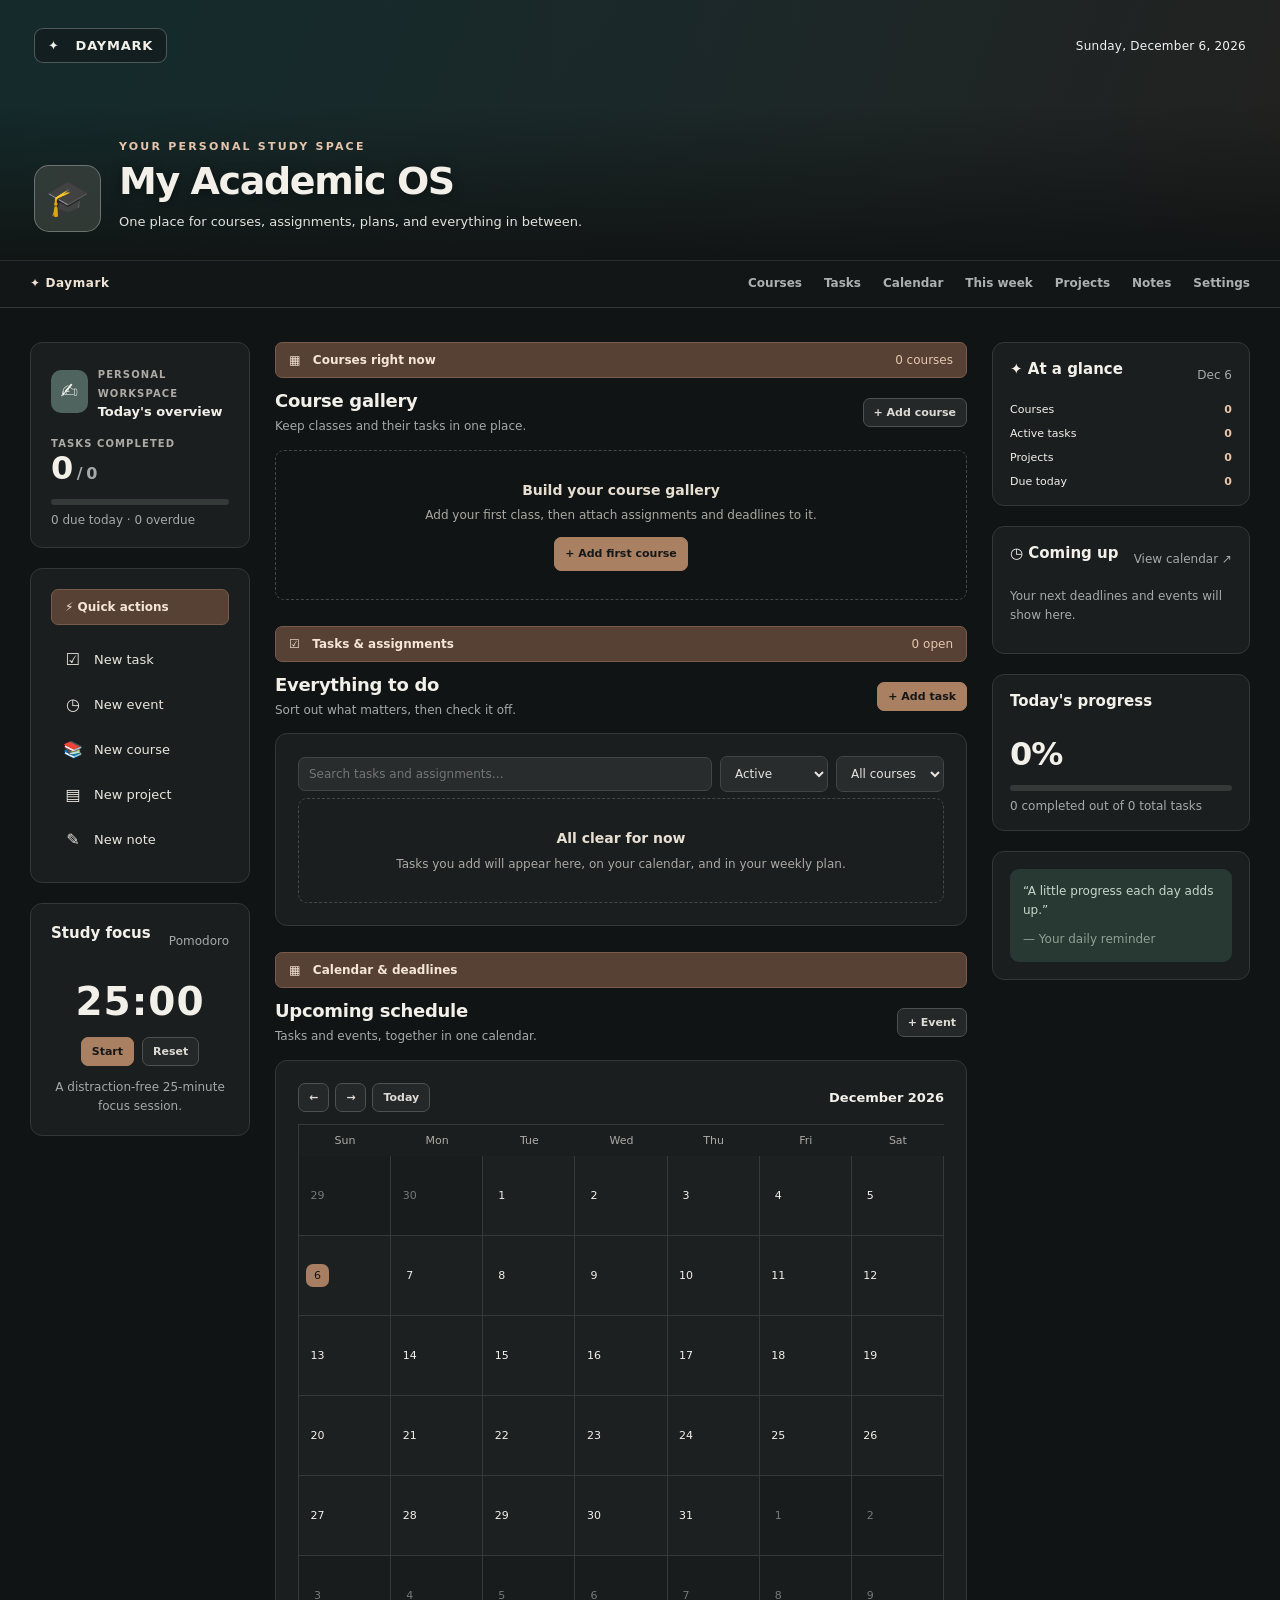
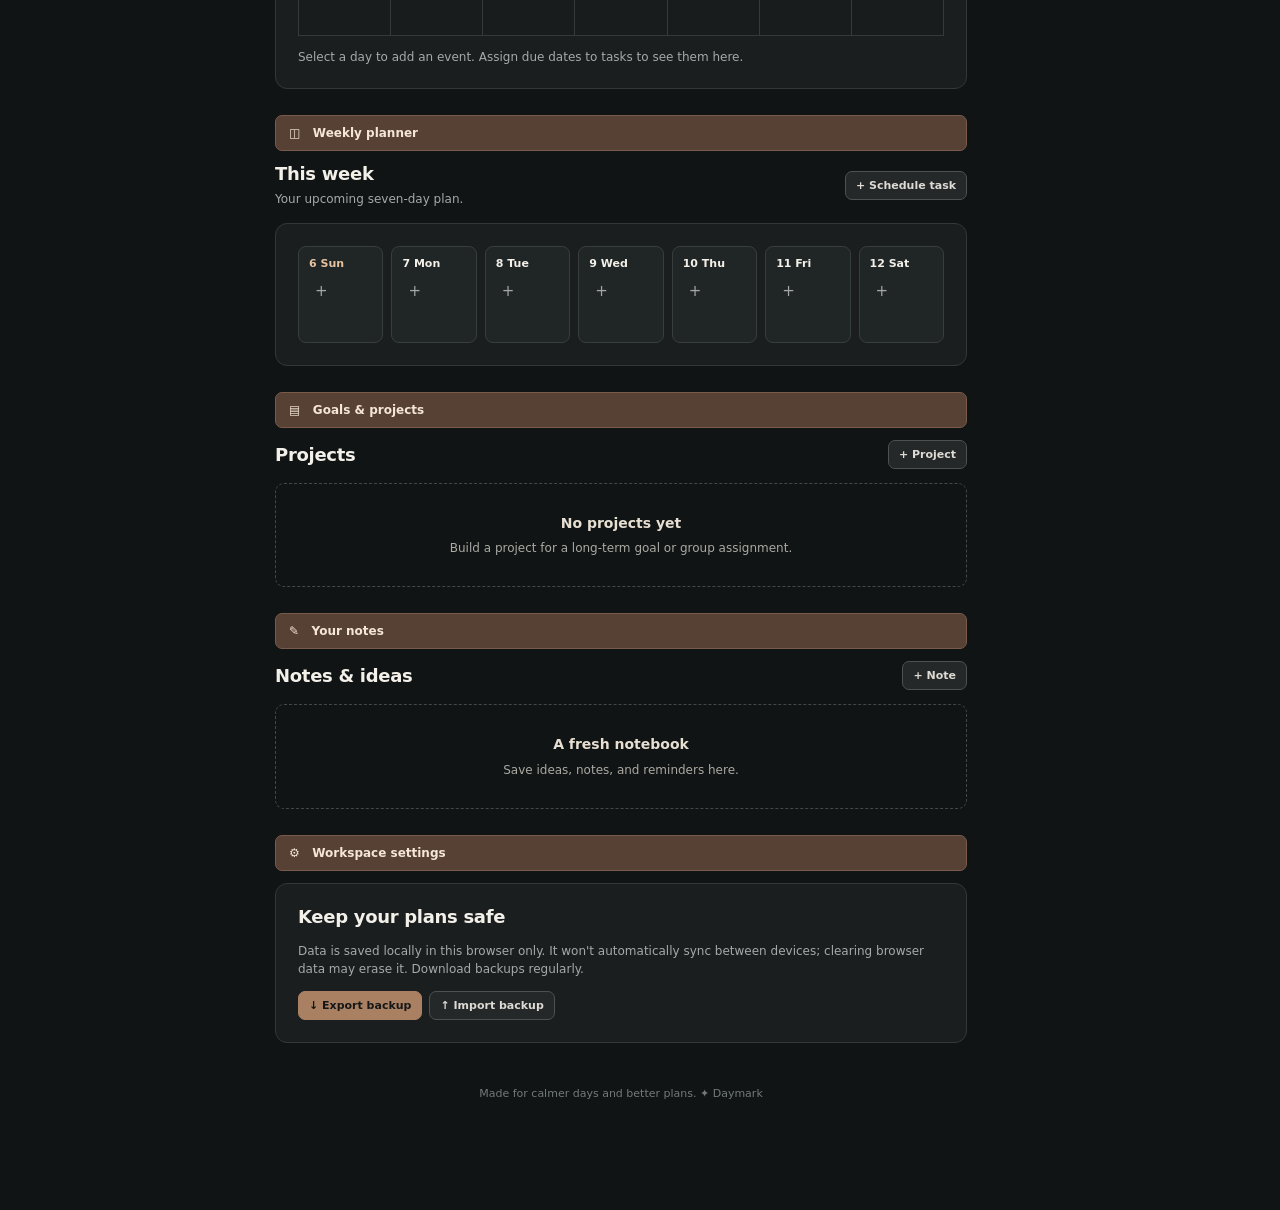
==== commit 84cbacc0: "Redeploy updated one-page planner and bust browser asset cache" ====
--- a/index.html
+++ b/index.html
@@ -1,5 +1,5 @@
 <!doctype html>
-<html lang="en"><head><meta charset="utf-8"><meta name="viewport" content="width=device-width, initial-scale=1"><meta name="theme-color" content="#111414"><title>Daymark | My Academic Workspace</title><meta name="description" content="A calm, all-in-one personal academic planner for courses, assignments, events and tasks."><link rel="stylesheet" href="./style.css"></head>
+<html lang="en"><head><meta charset="utf-8"><meta name="viewport" content="width=device-width, initial-scale=1"><meta name="theme-color" content="#111414"><title>Daymark | My Academic Workspace</title><meta name="description" content="A calm, all-in-one personal academic planner for courses, assignments, events and tasks."><link rel="stylesheet" href="./style.css?v=20261105r2"></head>
 <body>
 <header class="cover" id="top"><div class="cover-inner"><div class="cover-top"><span class="site-mark">✦ &nbsp; DAYMARK</span><span class="cover-date" id="coverDate"></span></div><div class="cover-title"><div class="cover-icon" aria-hidden="true">🎓</div><div><div class="eyebrow">Your personal study space</div><h1>My Academic OS</h1><p class="cover-sub">One place for courses, assignments, plans, and everything in between.</p></div></div></div></header>
 <nav class="sticky" aria-label="Page sections"><div class="sticky-inner"><a class="mark" href="#top">✦ Daymark</a><a href="#courses">Courses</a><a href="#tasks">Tasks</a><a href="#calendar">Calendar</a><a href="#week">This week</a><a href="#projects">Projects</a><a href="#notes">Notes</a><a href="#settings">Settings</a></div></nav>
@@ -25,5 +25,5 @@
 <section class="panel"><div class="section-head"><h3>Today's progress</h3></div><div class="mini-number" id="completion">0%</div><div class="mini-progress"><i id="completionBar" style="width:0%"></i></div><div class="muted text-small" id="completionText"></div></section>
 <section class="panel"><div class="quote">“A little progress each day adds up.”<div style="margin-top:9px;opacity:.65">— Your daily reminder</div></div></section>
 </aside>
-</main><div id="modalRoot"></div><div id="toastRoot"></div><script src="./app.js" defer></script>
+</main><div id="modalRoot"></div><div id="toastRoot"></div><script src="./app.js?v=20261105r2" defer></script>
 </body></html>
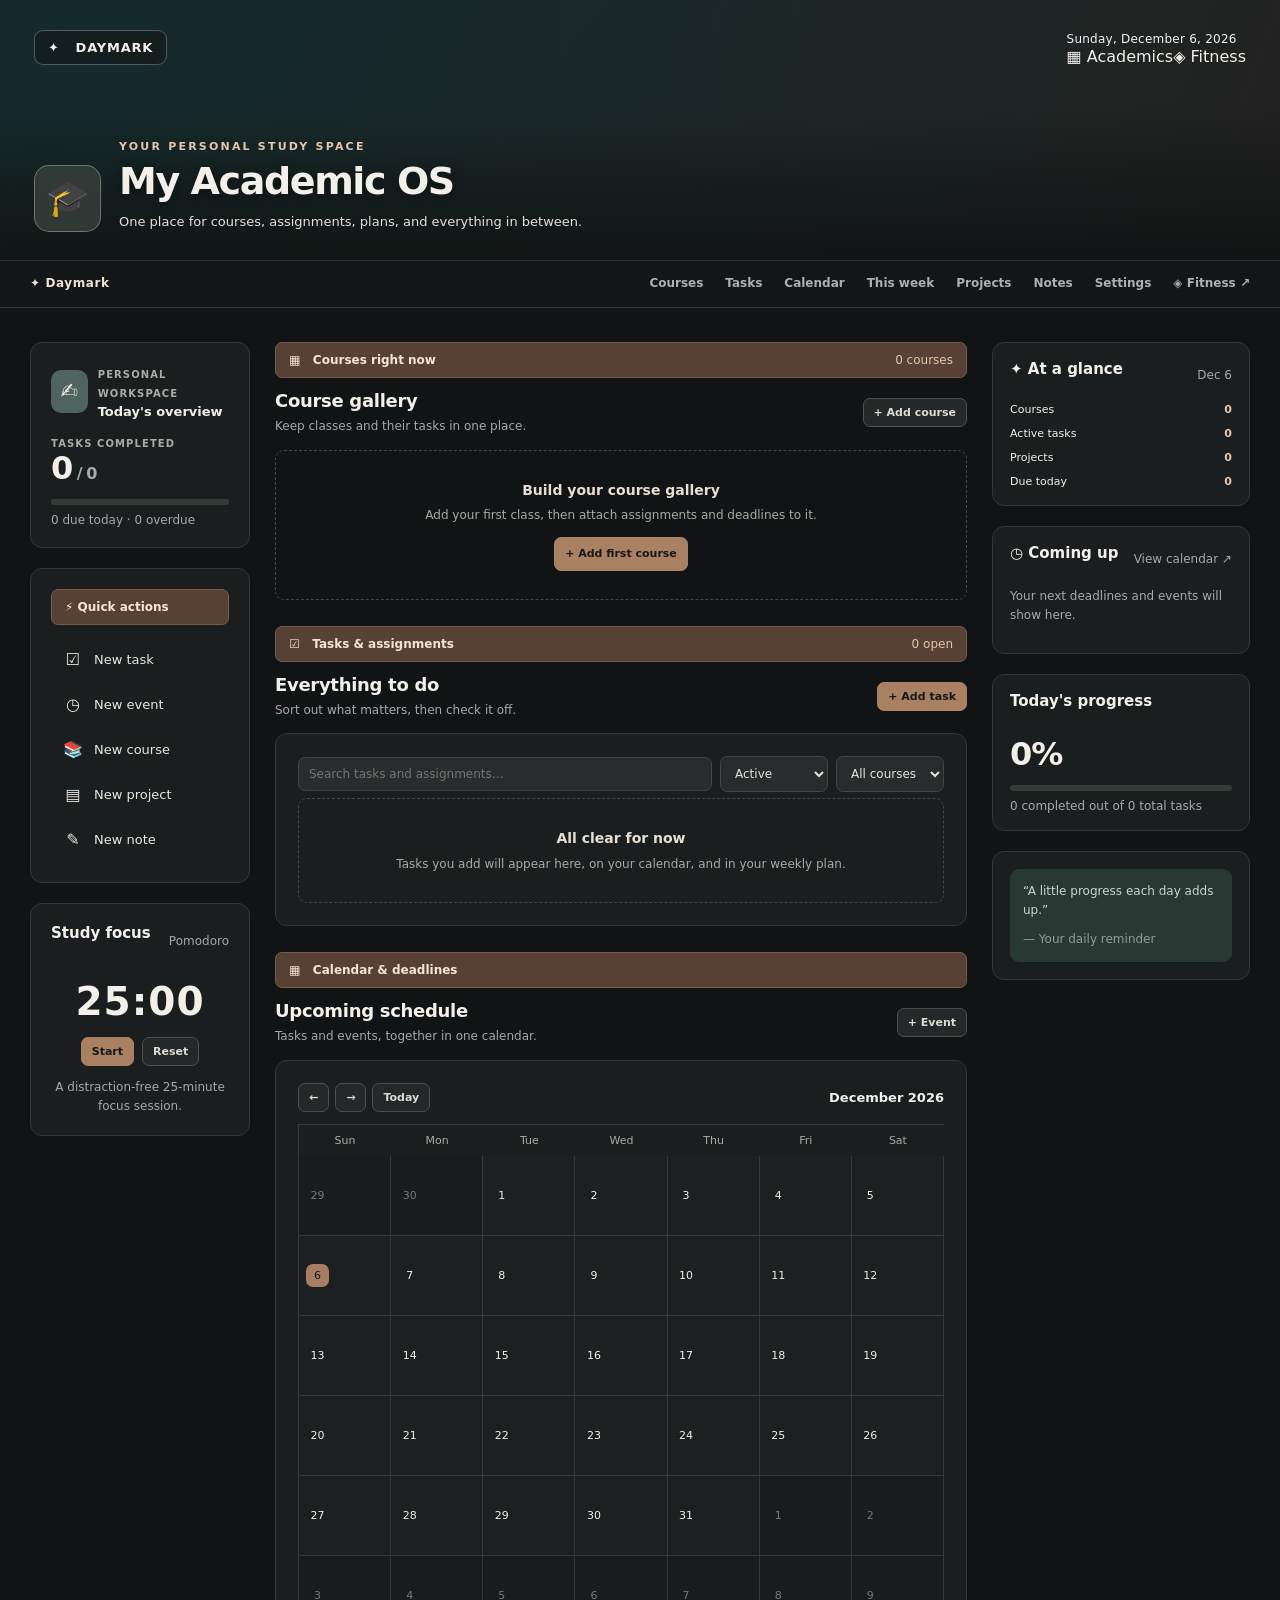
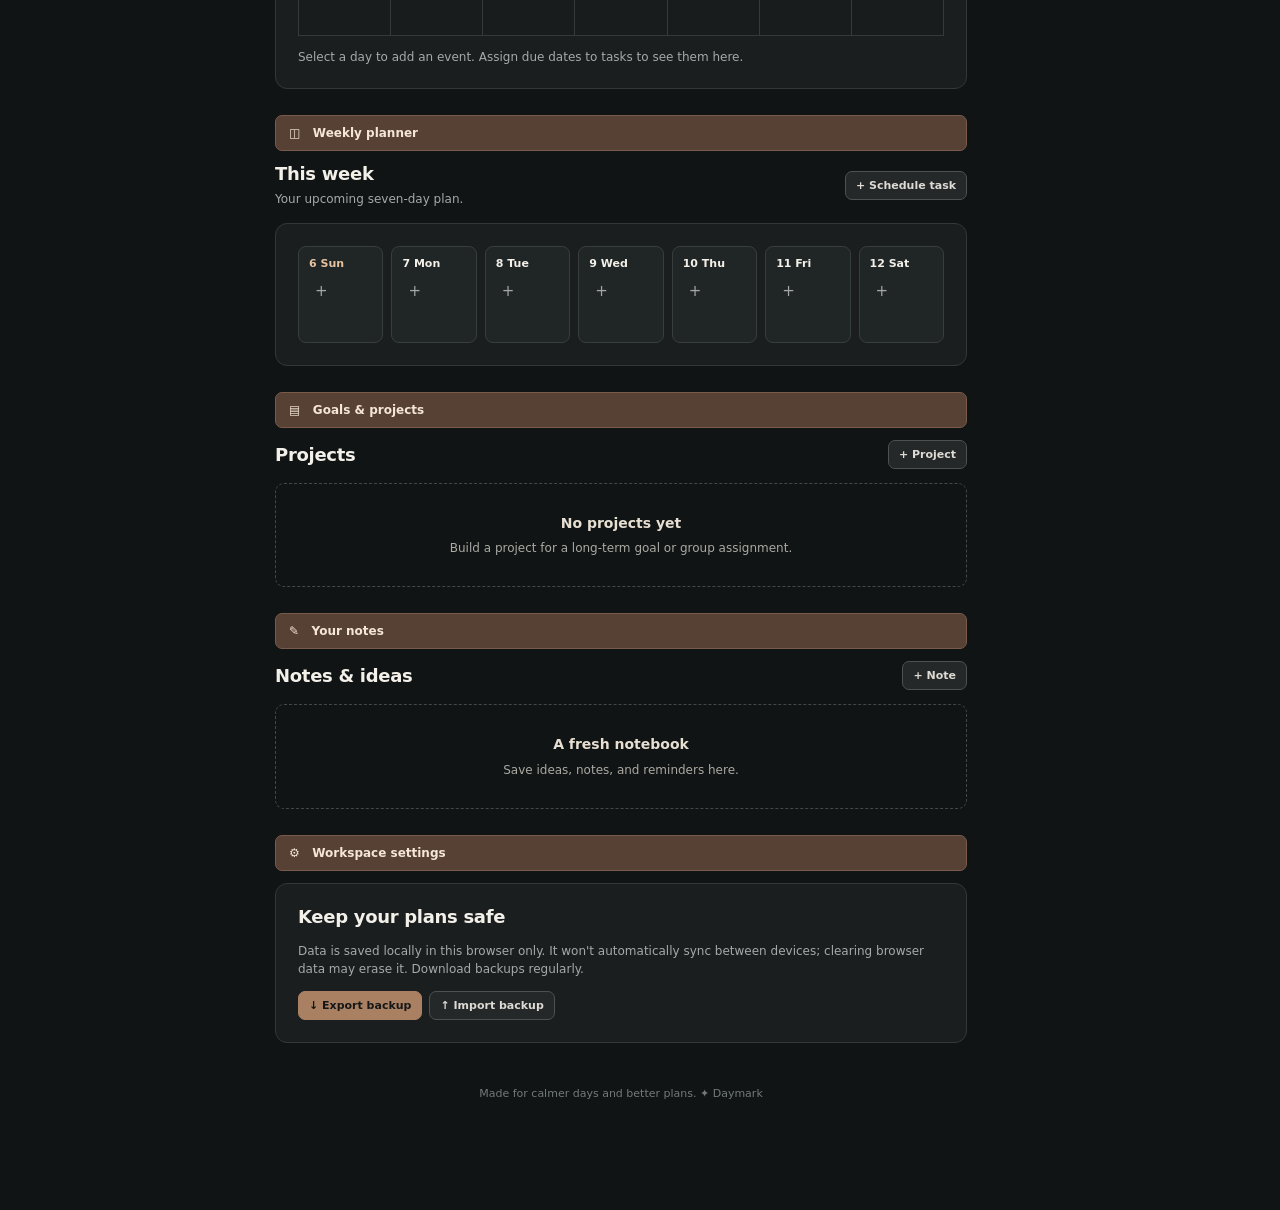
==== commit ca660f3a: "Add academics and fitness workspace toggle to main planner" ====
--- a/index.html
+++ b/index.html
@@ -1,8 +1,8 @@
 <!doctype html>
-<html lang="en"><head><meta charset="utf-8"><meta name="viewport" content="width=device-width, initial-scale=1"><meta name="theme-color" content="#111414"><title>Daymark | My Academic Workspace</title><meta name="description" content="A calm, all-in-one personal academic planner for courses, assignments, events and tasks."><link rel="stylesheet" href="./style.css?v=20261105r2"></head>
+<html lang="en"><head><meta charset="utf-8"><meta name="viewport" content="width=device-width, initial-scale=1"><meta name="theme-color" content="#111414"><title>Daymark | My Academic Workspace</title><meta name="description" content="A calm, all-in-one personal academic planner for courses, assignments, events and tasks."><link rel="stylesheet" href="./style.css?v=20261105r3"></head>
 <body>
-<header class="cover" id="top"><div class="cover-inner"><div class="cover-top"><span class="site-mark">✦ &nbsp; DAYMARK</span><span class="cover-date" id="coverDate"></span></div><div class="cover-title"><div class="cover-icon" aria-hidden="true">🎓</div><div><div class="eyebrow">Your personal study space</div><h1>My Academic OS</h1><p class="cover-sub">One place for courses, assignments, plans, and everything in between.</p></div></div></div></header>
-<nav class="sticky" aria-label="Page sections"><div class="sticky-inner"><a class="mark" href="#top">✦ Daymark</a><a href="#courses">Courses</a><a href="#tasks">Tasks</a><a href="#calendar">Calendar</a><a href="#week">This week</a><a href="#projects">Projects</a><a href="#notes">Notes</a><a href="#settings">Settings</a></div></nav>
+<header class="cover" id="top"><div class="cover-inner"><div class="cover-top"><span class="site-mark">✦ &nbsp; DAYMARK</span><div class="cover-top-tools"><span class="cover-date" id="coverDate"></span><div class="academic-switcher" aria-label="Choose workspace"><a href="./index.html" class="active" aria-current="page">▦ Academics</a><a href="./fitness.html">◈ Fitness</a></div></div></div><div class="cover-title"><div class="cover-icon" aria-hidden="true">🎓</div><div><div class="eyebrow">Your personal study space</div><h1>My Academic OS</h1><p class="cover-sub">One place for courses, assignments, plans, and everything in between.</p></div></div></div></header>
+<nav class="sticky" aria-label="Page sections"><div class="sticky-inner"><a class="mark" href="#top">✦ Daymark</a><a href="#courses">Courses</a><a href="#tasks">Tasks</a><a href="#calendar">Calendar</a><a href="#week">This week</a><a href="#projects">Projects</a><a href="#notes">Notes</a><a href="#settings">Settings</a><a href="./fitness.html" class="fitness-nav-link">◈ Fitness ↗</a></div></nav>
 <main class="shell">
 <aside class="left">
 <section class="panel profile-box"><div class="profile"><div class="avatar">✍</div><div><span class="tiny-kicker">Personal workspace</span><strong>Today's overview</strong></div></div><div id="summary" style="margin-top:19px"></div></section>
